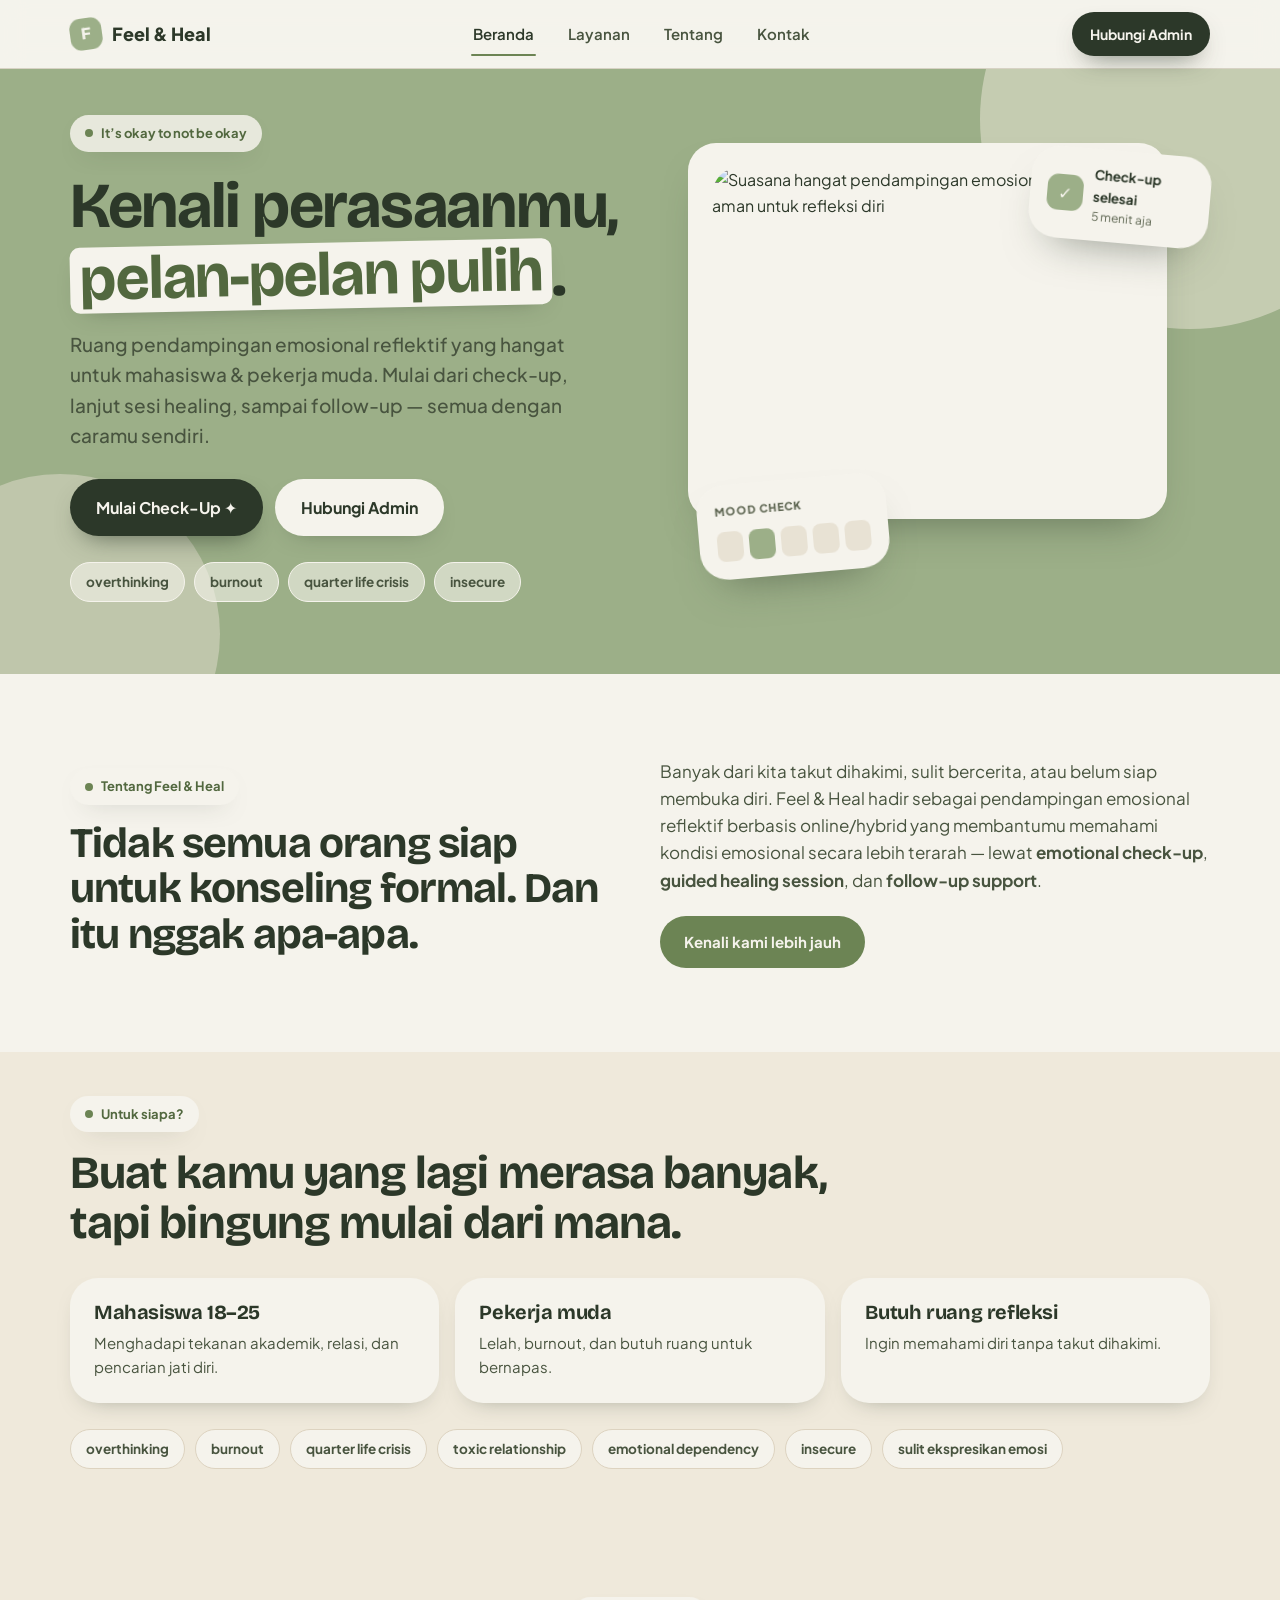
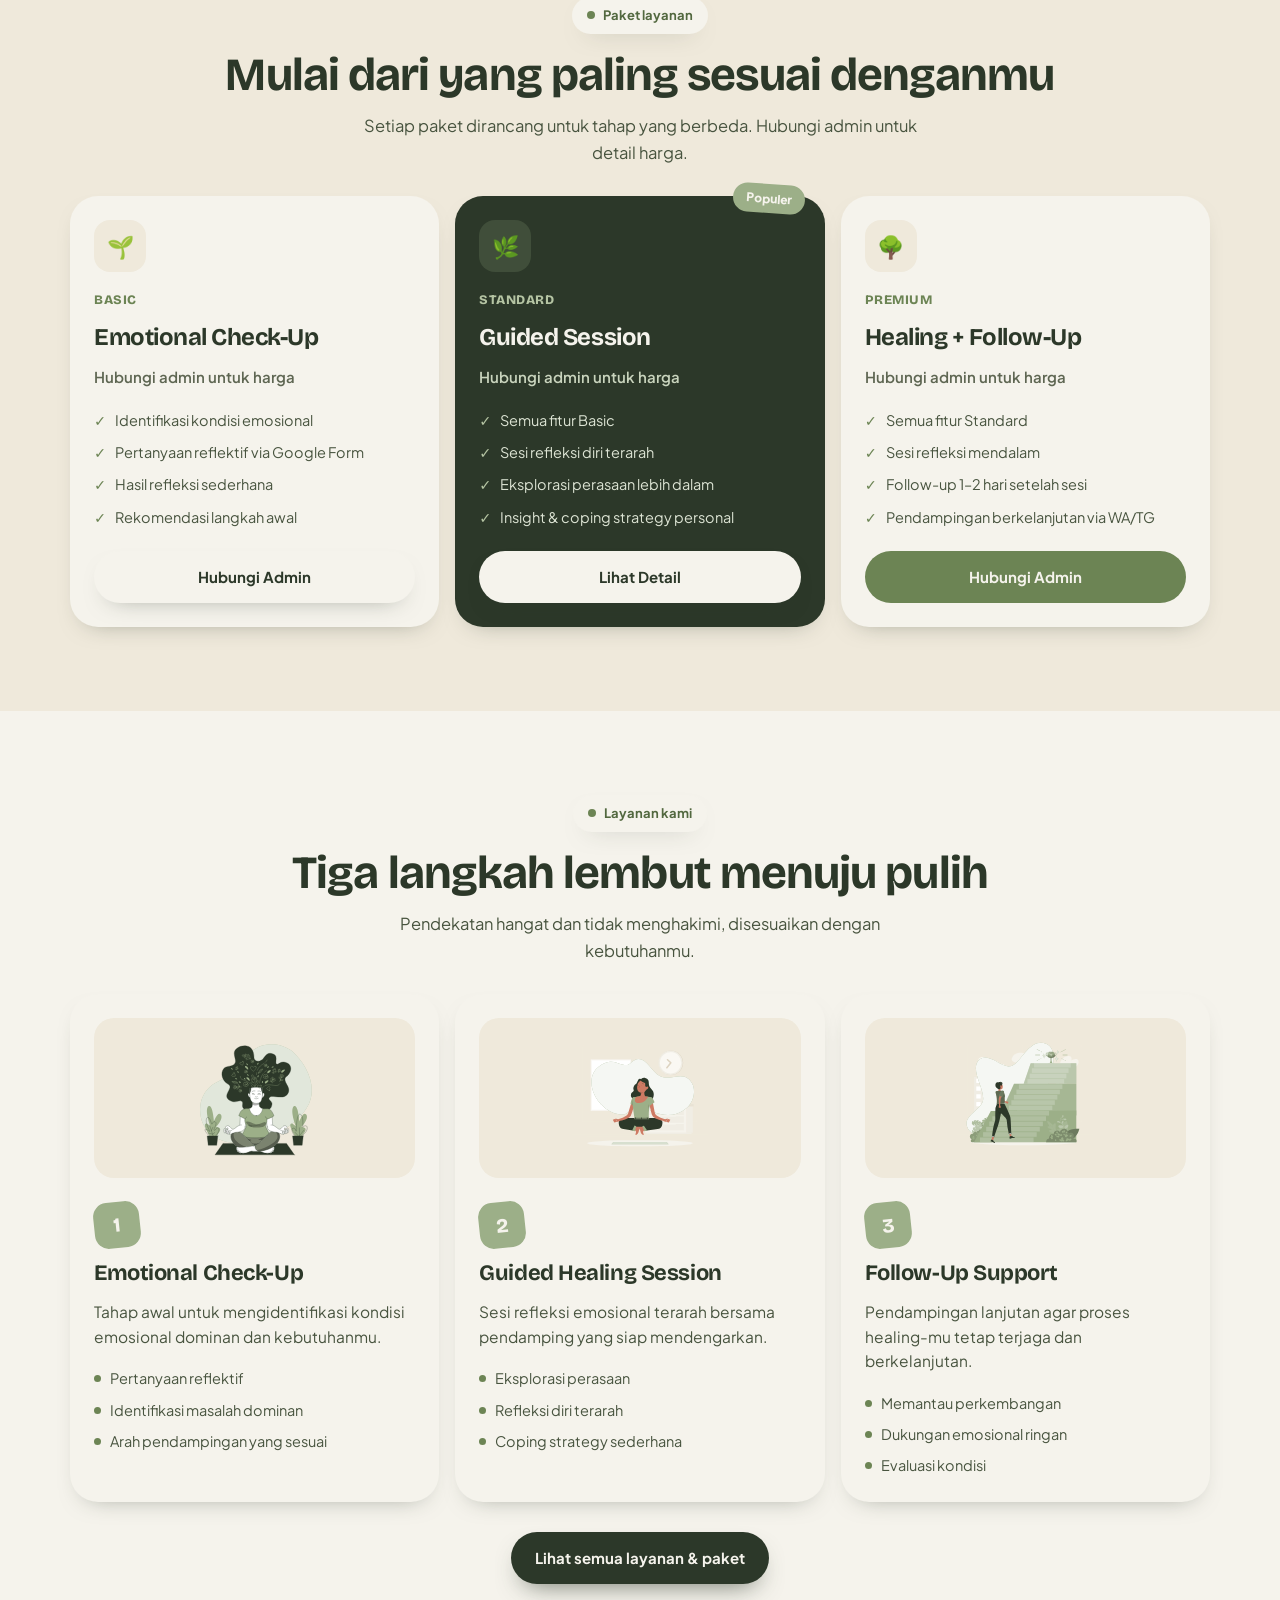
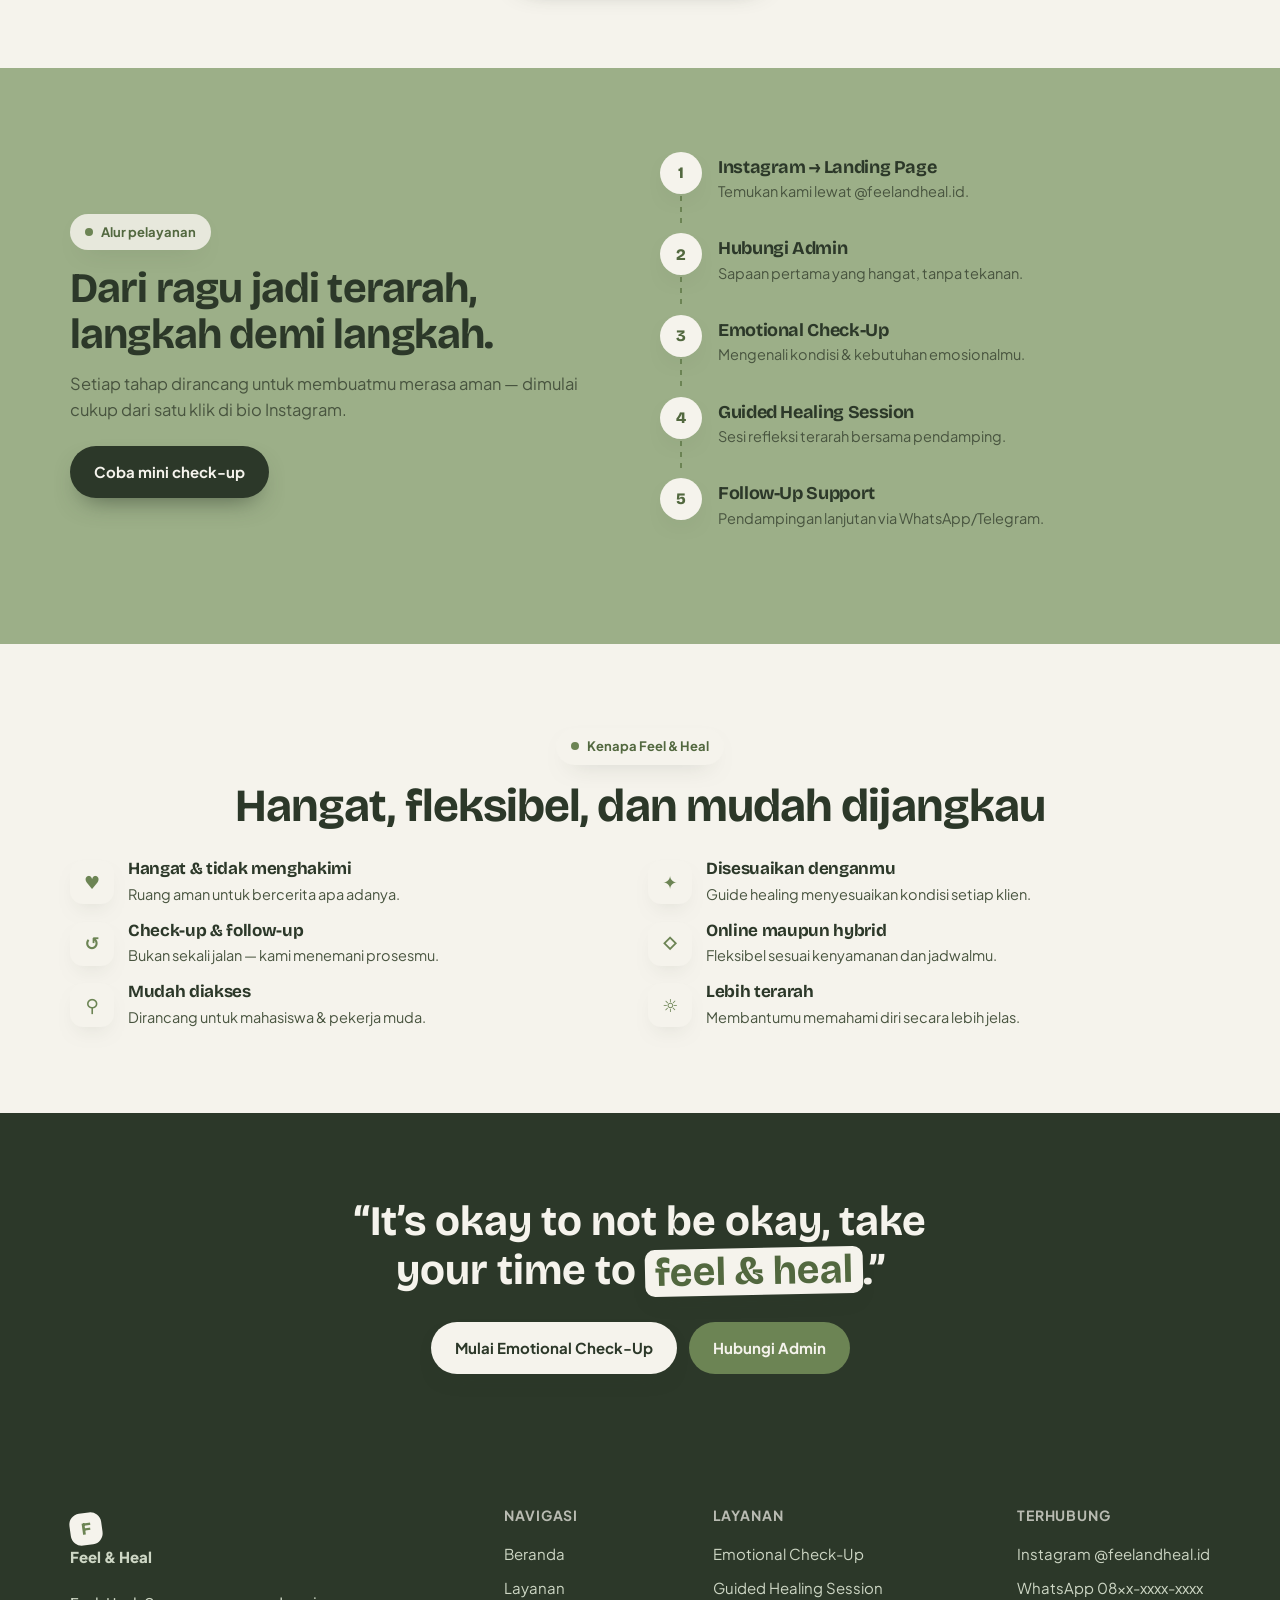
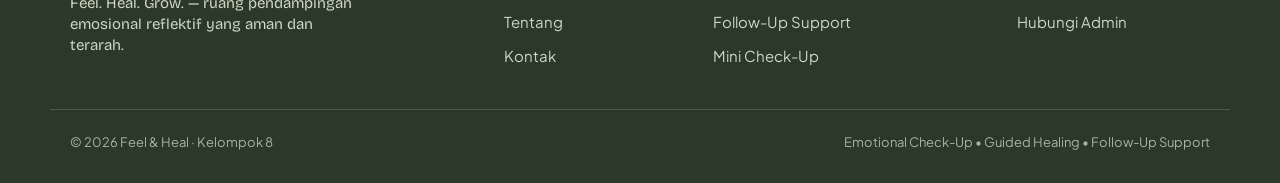
==== index.html @ 52ac4c52 "feat(home): paket layanan first, layanan second Co-Authored-By: Claude Sonnet 4.6 <noreply@anthropic" ====
<!DOCTYPE html>
<html lang="id">
<head>
<meta charset="UTF-8">
<meta name="viewport" content="width=device-width, initial-scale=1.0, viewport-fit=cover">
<title>Feel & Heal — Ruang aman untuk feel & heal</title>
<meta name="description" content="Feel & Heal adalah layanan pendampingan emosional reflektif untuk mahasiswa dan pekerja muda. Emotional check-up, guided healing session, dan follow-up support.">
<meta name="theme-color" content="#9caf88">
<!-- Open Graph -->
<meta property="og:type" content="website">
<meta property="og:title" content="Feel & Heal — Ruang aman untuk feel & heal">
<meta property="og:description" content="Layanan pendampingan emosional reflektif untuk mahasiswa dan pekerja muda Indonesia. It's okay to not be okay.">
<meta property="og:url" content="https://feel-heal.vercel.app/">
<meta property="og:image" content="https://feel-heal.vercel.app/og-image.png">
<meta property="og:locale" content="id_ID">
<!-- Twitter Card -->
<meta name="twitter:card" content="summary_large_image">
<meta name="twitter:title" content="Feel & Heal — Ruang aman untuk feel & heal">
<meta name="twitter:description" content="Layanan pendampingan emosional reflektif untuk mahasiswa dan pekerja muda Indonesia.">
<meta name="twitter:image" content="https://feel-heal.vercel.app/og-image.png">
<link rel="preconnect" href="https://fonts.googleapis.com">
<link rel="preconnect" href="https://fonts.gstatic.com" crossorigin>
<link href="https://fonts.googleapis.com/css2?family=Bricolage+Grotesque:opsz,wght@12..96,600;12..96,700;12..96,800&family=Plus+Jakarta+Sans:wght@400;500;600;700;800&family=Spline+Sans+Mono:wght@400;500&display=swap" rel="stylesheet">
<link rel="stylesheet" href="site.css">
</head>
<body>
<a class="skip-link" href="#main">Langsung ke konten</a>

<!-- NAV -->
<header class="nav">
  <div class="wrap bar">
    <a class="brand" href="index.html"><span class="s">F</span>Feel &amp; Heal</a>
    <nav class="nav-links">
      <a href="index.html" class="active">Beranda</a>
      <a href="layanan.html">Layanan</a>
      <a href="tentang.html">Tentang</a>
      <a href="kontak.html">Kontak</a>
    </nav>
    <div class="nav-right">
      <a class="btn btn-primary" href="kontak.html">Hubungi Admin</a>
      <button class="burger" aria-label="Buka menu" aria-expanded="false" aria-controls="drawer"><i aria-hidden="true"></i><i aria-hidden="true"></i><i aria-hidden="true"></i></button>
    </div>
  </div>
</header>
<div class="drawer" id="drawer" role="navigation" aria-label="Menu navigasi mobile">
  <a href="index.html" class="active">Beranda</a>
  <a href="layanan.html">Layanan</a>
  <a href="tentang.html">Tentang</a>
  <a href="kontak.html">Kontak</a>
  <a class="btn btn-primary" href="kontak.html">Hubungi Admin</a>
  <div class="dcontact">@feelandheal.id · WhatsApp 08xx-xxxx-xxxx</div>
</div>

<!-- HERO -->
<section class="hero on-sage" id="main">
  <span class="blob b1" aria-hidden="true"></span>
  <span class="blob b2" aria-hidden="true"></span>
  <div class="wrap inner">
    <div class="hero-copy">
      <span class="eyebrow pill"><span class="d"></span>It’s okay to not be okay</span>
      <h1>Kenali perasaanmu, <span class="hl">pelan-pelan pulih</span>.</h1>
      <p class="sub">Ruang pendampingan emosional reflektif yang hangat untuk mahasiswa &amp; pekerja muda. Mulai dari check-up, lanjut sesi healing, sampai follow-up — semua dengan caramu sendiri.</p>
      <div class="acts">
        <a class="btn btn-primary" href="layanan.html#checkup">Mulai Check-Up ✦</a>
        <a class="btn btn-cream" href="kontak.html">Hubungi Admin</a>
      </div>
      <div class="marq">
        <span class="sticker">overthinking</span>
        <span class="sticker">burnout</span>
        <span class="sticker">quarter life crisis</span>
        <span class="sticker">insecure</span>
      </div>
    </div>
    <div class="hero-visual" data-reveal="scale" data-reveal-d="2">
      <div class="collage">
        <div class="card c-main"><img src="https://images.pexels.com/photos/8380079/pexels-photo-8380079.jpeg?auto=compress&cs=tinysrgb&w=600&h=400&dpr=2" alt="Suasana hangat pendampingan emosional — ruang aman untuk refleksi diri" loading="eager" style="width:100%;height:100%;object-fit:cover;border-radius:var(--r-lg)"></div>
        <div class="card c-mood">
          <div class="lbl">Mood check</div>
          <div class="row"><i></i><i class="act"></i><i></i><i></i><i></i></div>
        </div>
        <div class="card c-chk">
          <div class="ic">✓</div>
          <div><b>Check-up selesai</b><s>5 menit aja</s></div>
        </div>
      </div>
    </div>
  </div>
</section>

<!-- TENTANG SINGKAT -->
<section class="section">
  <div class="wrap lead-2">
    <div data-reveal="left">
      <span class="eyebrow"><span class="d"></span>Tentang Feel &amp; Heal</span>
      <h2 style="font-size:clamp(28px,7vw,42px);margin-top:16px">Tidak semua orang siap untuk konseling formal. Dan itu nggak apa-apa.</h2>
    </div>
    <div data-reveal="right" data-reveal-d="1">
      <p style="font-size:17px;color:var(--ink-2)">Banyak dari kita takut dihakimi, sulit bercerita, atau belum siap membuka diri. Feel &amp; Heal hadir sebagai pendampingan emosional reflektif berbasis online/hybrid yang membantumu memahami kondisi emosional secara lebih terarah — lewat <strong>emotional check-up</strong>, <strong>guided healing session</strong>, dan <strong>follow-up support</strong>.</p>
      <a class="btn btn-sage" style="margin-top:22px" href="tentang.html">Kenali kami lebih jauh</a>
    </div>
  </div>
</section>

<!-- UNTUK SIAPA -->
<section class="section bg-cream2 tight">
  <div class="wrap">
    <div class="sec-head" data-reveal>
      <span class="eyebrow"><span class="d"></span>Untuk siapa?</span>
      <h2>Buat kamu yang lagi merasa banyak, tapi bingung mulai dari mana.</h2>
    </div>
    <div class="grid grid-3" style="margin-bottom:26px">
      <div class="card" data-reveal>
        <h3 style="font-size:20px">Mahasiswa 18–25</h3>
        <p style="color:var(--ink-2);margin-top:8px;font-size:15px">Menghadapi tekanan akademik, relasi, dan pencarian jati diri.</p>
      </div>
      <div class="card" data-reveal data-reveal-d="1">
        <h3 style="font-size:20px">Pekerja muda</h3>
        <p style="color:var(--ink-2);margin-top:8px;font-size:15px">Lelah, burnout, dan butuh ruang untuk bernapas.</p>
      </div>
      <div class="card" data-reveal data-reveal-d="2">
        <h3 style="font-size:20px">Butuh ruang refleksi</h3>
        <p style="color:var(--ink-2);margin-top:8px;font-size:15px">Ingin memahami diri tanpa takut dihakimi.</p>
      </div>
    </div>
    <div class="who-chips" data-reveal>
      <span class="sticker">overthinking</span>
      <span class="sticker">burnout</span>
      <span class="sticker">quarter life crisis</span>
      <span class="sticker">toxic relationship</span>
      <span class="sticker">emotional dependency</span>
      <span class="sticker">insecure</span>
      <span class="sticker">sulit ekspresikan emosi</span>
    </div>
  </div>
</section>

<!-- PAKET -->
<section class="section bg-cream2">
  <div class="wrap">
    <div class="sec-head center" data-reveal>
      <span class="eyebrow"><span class="d"></span>Paket layanan</span>
      <h2>Mulai dari yang paling sesuai denganmu</h2>
      <p>Setiap paket dirancang untuk tahap yang berbeda. Hubungi admin untuk detail harga.</p>
    </div>
    <div class="grid grid-3">
      <div class="card price" data-reveal>
        <div class="price-icon">🌱</div>
        <span class="tier">Basic</span>
        <h3>Emotional Check-Up</h3>
        <span class="pamt">Hubungi admin untuk harga</span>
        <ul>
          <li>Identifikasi kondisi emosional</li>
          <li>Pertanyaan reflektif via Google Form</li>
          <li>Hasil refleksi sederhana</li>
          <li>Rekomendasi langkah awal</li>
        </ul>
        <a class="btn btn-cream" href="kontak.html">Hubungi Admin</a>
      </div>
      <div class="card price feat" data-reveal data-reveal-d="1">
        <span class="badge">Populer</span>
        <div class="price-icon">🌿</div>
        <span class="tier">Standard</span>
        <h3>Guided Session</h3>
        <span class="pamt">Hubungi admin untuk harga</span>
        <ul>
          <li>Semua fitur Basic</li>
          <li>Sesi refleksi diri terarah</li>
          <li>Eksplorasi perasaan lebih dalam</li>
          <li>Insight & coping strategy personal</li>
        </ul>
        <a class="btn btn-cream" href="layanan.html">Lihat Detail</a>
      </div>
      <div class="card price" data-reveal data-reveal-d="2">
        <div class="price-icon">🌳</div>
        <span class="tier">Premium</span>
        <h3>Healing + Follow-Up</h3>
        <span class="pamt">Hubungi admin untuk harga</span>
        <ul>
          <li>Semua fitur Standard</li>
          <li>Sesi refleksi mendalam</li>
          <li>Follow-up 1–2 hari setelah sesi</li>
          <li>Pendampingan berkelanjutan via WA/TG</li>
        </ul>
        <a class="btn btn-sage" href="kontak.html">Hubungi Admin</a>
      </div>
    </div>
  </div>
</section>

<!-- LAYANAN -->
<section class="section">
  <div class="wrap">
    <div class="sec-head center" data-reveal>
      <span class="eyebrow"><span class="d"></span>Layanan kami</span>
      <h2>Tiga langkah lembut menuju pulih</h2>
      <p>Pendekatan hangat dan tidak menghakimi, disesuaikan dengan kebutuhanmu.</p>
    </div>
    <div class="grid grid-3">
      <div class="card svc" data-reveal>
        <div class="svc-illo">
          <img src="illustrations/svc-checkup.svg" alt="Emotional Check-Up illustration" loading="lazy">
        </div>
        <span class="num">1</span>
        <h3>Emotional Check-Up</h3>
        <p>Tahap awal untuk mengidentifikasi kondisi emosional dominan dan kebutuhanmu.</p>
        <ul><li>Pertanyaan reflektif</li><li>Identifikasi masalah dominan</li><li>Arah pendampingan yang sesuai</li></ul>
      </div>
      <div class="card svc" data-reveal data-reveal-d="1">
        <div class="svc-illo">
          <img src="illustrations/svc-healing.svg" alt="Guided Healing Session illustration" loading="lazy">
        </div>
        <span class="num">2</span>
        <h3>Guided Healing Session</h3>
        <p>Sesi refleksi emosional terarah bersama pendamping yang siap mendengarkan.</p>
        <ul><li>Eksplorasi perasaan</li><li>Refleksi diri terarah</li><li>Coping strategy sederhana</li></ul>
      </div>
      <div class="card svc" data-reveal data-reveal-d="2">
        <div class="svc-illo">
          <img src="illustrations/svc-followup.svg" alt="Follow-Up Support illustration" loading="lazy">
        </div>
        <span class="num">3</span>
        <h3>Follow-Up Support</h3>
        <p>Pendampingan lanjutan agar proses healing-mu tetap terjaga dan berkelanjutan.</p>
        <ul><li>Memantau perkembangan</li><li>Dukungan emosional ringan</li><li>Evaluasi kondisi</li></ul>
      </div>
    </div>
    <div style="text-align:center;margin-top:30px" data-reveal>
      <a class="btn btn-primary" href="layanan.html">Lihat semua layanan &amp; paket</a>
    </div>
  </div>
</section>

<!-- ALUR -->
<section class="section bg-sage on-sage">
  <div class="wrap lead-2">
    <div data-reveal="left">
      <span class="eyebrow"><span class="d"></span>Alur pelayanan</span>
      <h2 style="font-size:clamp(28px,7vw,42px);margin-top:16px">Dari ragu jadi terarah, langkah demi langkah.</h2>
      <p style="color:var(--ink-2);margin-top:14px;font-size:16.5px">Setiap tahap dirancang untuk membuatmu merasa aman — dimulai cukup dari satu klik di bio Instagram.</p>
      <a class="btn btn-primary" style="margin-top:22px" href="layanan.html#checkup">Coba mini check-up</a>
    </div>
    <div class="flow" data-reveal="right" data-reveal-d="1">
      <div class="step"><div class="rail"><div class="dot">1</div><div class="line"></div></div>
        <div class="body"><h4>Instagram → Landing Page</h4><p>Temukan kami lewat @feelandheal.id.</p></div></div>
      <div class="step"><div class="rail"><div class="dot">2</div><div class="line"></div></div>
        <div class="body"><h4>Hubungi Admin</h4><p>Sapaan pertama yang hangat, tanpa tekanan.</p></div></div>
      <div class="step"><div class="rail"><div class="dot">3</div><div class="line"></div></div>
        <div class="body"><h4>Emotional Check-Up</h4><p>Mengenali kondisi &amp; kebutuhan emosionalmu.</p></div></div>
      <div class="step"><div class="rail"><div class="dot">4</div><div class="line"></div></div>
        <div class="body"><h4>Guided Healing Session</h4><p>Sesi refleksi terarah bersama pendamping.</p></div></div>
      <div class="step"><div class="rail"><div class="dot">5</div></div>
        <div class="body"><h4>Follow-Up Support</h4><p>Pendampingan lanjutan via WhatsApp/Telegram.</p></div></div>
    </div>
  </div>
</section>

<!-- KEUNGGULAN -->
<section class="section">
  <div class="wrap">
    <div class="sec-head center" data-reveal>
      <span class="eyebrow"><span class="d"></span>Kenapa Feel &amp; Heal</span>
      <h2>Hangat, fleksibel, dan mudah dijangkau</h2>
    </div>
    <div class="grid grid-2">
      <div class="adv" data-reveal><span class="ic">♥</span><div><h4>Hangat &amp; tidak menghakimi</h4><p>Ruang aman untuk bercerita apa adanya.</p></div></div>
      <div class="adv" data-reveal data-reveal-d="1"><span class="ic">✦</span><div><h4>Disesuaikan denganmu</h4><p>Guide healing menyesuaikan kondisi setiap klien.</p></div></div>
      <div class="adv" data-reveal><span class="ic">↺</span><div><h4>Check-up &amp; follow-up</h4><p>Bukan sekali jalan — kami menemani prosesmu.</p></div></div>
      <div class="adv" data-reveal data-reveal-d="1"><span class="ic">◇</span><div><h4>Online maupun hybrid</h4><p>Fleksibel sesuai kenyamanan dan jadwalmu.</p></div></div>
      <div class="adv" data-reveal><span class="ic">⚲</span><div><h4>Mudah diakses</h4><p>Dirancang untuk mahasiswa &amp; pekerja muda.</p></div></div>
      <div class="adv" data-reveal data-reveal-d="1"><span class="ic">☼</span><div><h4>Lebih terarah</h4><p>Membantumu memahami diri secara lebih jelas.</p></div></div>
    </div>
  </div>
</section>

<!-- CTA FINAL -->
<section class="section bg-ink">
  <div class="wrap cta-final">
    <div data-reveal="zoom">
      <p class="quote">“It’s okay to not be okay, take your time to <span class="hl">feel &amp; heal</span>.”</p>
      <div class="acts">
        <a class="btn btn-cream" href="layanan.html#checkup">Mulai Emotional Check-Up</a>
        <a class="btn btn-sage" href="kontak.html">Hubungi Admin</a>
      </div>
    </div>
  </div>
</section>

<!-- FOOTER -->
<footer class="footer">
  <div class="wrap cols">
    <div class="fbrand fcol">
      <a class="brand" href="index.html"><span class="s">F</span>Feel &amp; Heal</a>
      <p class="quote">Feel. Heal. Grow. — ruang pendampingan emosional reflektif yang aman dan terarah.</p>
    </div>
    <div class="fcol">
      <h4>Navigasi</h4>
      <a href="index.html">Beranda</a>
      <a href="layanan.html">Layanan</a>
      <a href="tentang.html">Tentang</a>
      <a href="kontak.html">Kontak</a>
    </div>
    <div class="fcol">
      <h4>Layanan</h4>
      <a href="layanan.html">Emotional Check-Up</a>
      <a href="layanan.html">Guided Healing Session</a>
      <a href="layanan.html">Follow-Up Support</a>
      <a href="layanan.html#checkup">Mini Check-Up</a>
    </div>
    <div class="fcol">
      <h4>Terhubung</h4>
      <a href="kontak.html">Instagram @feelandheal.id</a>
      <a href="kontak.html">WhatsApp 08xx-xxxx-xxxx</a>
      <a href="kontak.html">Hubungi Admin</a>
    </div>
  </div>
  <div class="wrap copy">
    <span>© 2026 Feel &amp; Heal · Kelompok 8</span>
    <span>Emotional Check-Up • Guided Healing • Follow-Up Support</span>
  </div>
</footer>

<script src="site.js"></script>
</body>
</html>
---- site.css ----
/* ====================================================================
   FEEL & HEAL — site stylesheet
   Playful / Gen-Z · sage green · mobile-first
   ==================================================================== */
:root{
  --cream:#f5f3ec;
  --cream-2:#efe9db;
  --beige:#e8e2d4;
  --beige-deep:#ddd3c0;
  --sage:#9caf88;
  --sage-soft:#b5c4a3;
  --sage-2:#88a072;
  --sage-deep:#6c8454;
  --sage-deeper:#52683f;
  --ink:#2c3829;
  --ink-2:#48543f;
  --muted:#5e6652;
  --line:#d7d2c4;
  --shadow:0 22px 44px -24px rgba(44,56,41,.55);
  --shadow-sm:0 10px 24px -16px rgba(44,56,41,.5);
  --r-lg:28px;
  --r-md:20px;
  --r-sm:14px;
  --maxw:1180px;
}
*{box-sizing:border-box;}
html{scroll-behavior:smooth;scroll-padding-top:84px;-webkit-text-size-adjust:100%;}
body{
  margin:0;background:var(--cream);color:var(--ink);
  font-family:"Plus Jakarta Sans",system-ui,sans-serif;
  font-size:16px;line-height:1.6;-webkit-font-smoothing:antialiased;
  overflow-x:hidden;
}
h1,h2,h3,h4{font-family:"Bricolage Grotesque","Plus Jakarta Sans",sans-serif;
  font-weight:700;letter-spacing:-.02em;line-height:1.08;margin:0;color:var(--ink);}
p{margin:0;}
a{color:inherit;text-decoration:none;}
img{max-width:100%;display:block;}
.wrap{width:100%;max-width:var(--maxw);margin:0 auto;padding:0 20px;}

/* ---------- generic image placeholder ---------- */
.ph{position:relative;background-color:var(--beige);
  background-image:repeating-linear-gradient(45deg,rgba(108,132,84,.12) 0 1px,transparent 1px 12px);
  display:flex;align-items:center;justify-content:center;overflow:hidden;border-radius:var(--r-md);}
.ph span{font-family:"Spline Sans Mono",monospace;font-size:11px;letter-spacing:.12em;
  text-transform:uppercase;color:var(--sage-deep);opacity:.75;border:1px dashed rgba(108,132,84,.45);
  padding:5px 11px;border-radius:999px;background:rgba(245,243,236,.6);text-align:center;}

/* ---------- buttons ---------- */
.btn{display:inline-flex;align-items:center;justify-content:center;gap:8px;
  font-weight:700;font-size:15px;border-radius:999px;padding:14px 24px;cursor:pointer;
  border:none;transition:transform .15s ease, box-shadow .2s ease, background .2s ease;
  white-space:nowrap;font-family:inherit;-webkit-tap-highlight-color:transparent;}
.btn-primary{background:var(--ink);color:var(--cream);box-shadow:0 12px 26px -12px rgba(44,56,41,.7);}
.btn-primary:hover{transform:translateY(-2px);box-shadow:0 18px 30px -14px rgba(44,56,41,.8);}
.btn-cream{background:var(--cream);color:var(--ink);box-shadow:var(--shadow-sm);}
.btn-cream:hover{transform:translateY(-2px);}
.btn-sage{background:var(--sage-deep);color:var(--cream);}
.btn-sage:hover{transform:translateY(-2px);background:var(--sage-deeper);}
.btn-ghost{background:transparent;color:var(--ink);}
.btn-ghost:hover{background:rgba(44,56,41,.06);}

/* ---------- bits ---------- */
.eyebrow{display:inline-flex;align-items:center;gap:8px;background:var(--cream);
  color:var(--sage-deeper);font-weight:700;font-size:13px;padding:8px 15px;border-radius:999px;
  box-shadow:var(--shadow-sm);}
.eyebrow .d{width:8px;height:8px;border-radius:50%;background:var(--sage-deep);flex:none;}
.on-sage .eyebrow{background:rgba(245,243,236,.85);}
.hl{background:var(--cream);border-radius:10px;padding:0 10px;color:var(--sage-deeper);
  display:inline-block;transform:rotate(-1.2deg);box-shadow:var(--shadow-sm);}
.on-sage .hl{background:var(--cream);}
.sticker{display:inline-flex;align-items:center;font-size:13.5px;font-weight:700;
  padding:8px 15px;border-radius:999px;background:var(--cream);border:1.5px solid var(--beige-deep);
  color:var(--ink-2);}
.on-sage .sticker{background:rgba(245,243,236,.6);border-color:var(--cream);}

/* ====================================================================
   NAV
   ==================================================================== */
.nav{position:sticky;top:0;z-index:60;background:rgba(245,243,236,.82);
  backdrop-filter:blur(12px);border-bottom:1px solid var(--line);}
.nav .bar{display:flex;align-items:center;justify-content:space-between;height:68px;transition:height .3s ease;}
.brand{display:flex;align-items:center;gap:10px;font-weight:800;font-size:18px;white-space:nowrap;}
.brand .s{width:32px;height:32px;border-radius:11px;background:var(--sage);flex:none;
  display:grid;place-items:center;color:var(--cream);font-family:"Bricolage Grotesque",serif;
  font-weight:800;font-size:17px;transform:rotate(-8deg);}
.nav-links{display:none;}
.nav-right{display:flex;align-items:center;gap:12px;}
.nav-right .btn{padding:11px 18px;font-size:14px;display:none;}
.burger{width:44px;height:44px;border-radius:12px;border:1px solid var(--line);background:var(--cream);
  display:grid;place-items:center;cursor:pointer;gap:4px;flex-direction:column;}
.burger i{width:18px;height:2px;background:var(--ink);border-radius:2px;transition:.2s;}
.burger.open i:nth-child(1){transform:translateY(6px) rotate(45deg);}
.burger.open i:nth-child(2){opacity:0;}
.burger.open i:nth-child(3){transform:translateY(-6px) rotate(-45deg);}
/* mobile drawer */
.drawer{position:fixed;inset:68px 0 0;z-index:55;background:var(--cream);
  transform:translateX(100%);transition:transform .3s ease;display:flex;flex-direction:column;
  padding:24px 22px 40px;padding-bottom:calc(40px + env(safe-area-inset-bottom,0px));gap:4px;}
.drawer.open{transform:translateX(0);}
.drawer a{font-family:"Bricolage Grotesque",sans-serif;font-size:30px;font-weight:700;
  padding:14px 0;border-bottom:1px solid var(--line);}
.drawer a.active{color:var(--sage-deep);}
.drawer .btn{margin-top:24px;font-size:16px;padding:16px;}
.drawer .dcontact{margin-top:auto;font-size:14px;color:var(--muted);}

/* ====================================================================
   SECTION SCAFFOLD
   ==================================================================== */
.section{padding:64px 0;position:relative;}
.section.tight{padding:44px 0;}
.bg-sage{background:var(--sage);}
.bg-cream2{background:var(--cream-2);}
.bg-ink{background:var(--ink);color:var(--cream);}
.bg-ink h1,.bg-ink h2,.bg-ink h3{color:var(--cream);}
.sec-head{margin-bottom:30px;}
.sec-head .eyebrow{margin-bottom:16px;}
.sec-head h2{font-size:clamp(30px,7vw,46px);text-wrap:balance;}
.sec-head p{margin-top:14px;color:var(--ink-2);font-size:16.5px;max-width:560px;}
.bg-sage .sec-head p{color:var(--ink-2);}

/* ====================================================================
   HERO
   ==================================================================== */
.hero{background:var(--sage);position:relative;overflow:hidden;padding:30px 0 56px;}
.hero .blob{position:absolute;border-radius:50%;opacity:.5;pointer-events:none;}
.hero .b1{width:300px;height:300px;background:var(--cream-2);top:-120px;right:-90px;
  animation:floatA 12s ease-in-out infinite;}
.hero .b2{width:220px;height:220px;background:var(--beige);bottom:-80px;left:-70px;opacity:.45;
  animation:floatB 14s ease-in-out infinite;}
@keyframes floatA{
  0%{transform:translate(0,0) scale(1);}
  25%{transform:translate(30px,20px) scale(1.05);}
  50%{transform:translate(-15px,40px) scale(.97);}
  75%{transform:translate(20px,-10px) scale(1.03);}
  100%{transform:translate(0,0) scale(1);}
}
@keyframes floatB{
  0%{transform:translate(0,0) scale(1);}
  20%{transform:translate(-25px,-15px) scale(1.06);}
  40%{transform:translate(20px,-30px) scale(.95);}
  60%{transform:translate(-10px,25px) scale(1.04);}
  80%{transform:translate(30px,10px) scale(.98);}
  100%{transform:translate(0,0) scale(1);}
}
.hero .inner{position:relative;z-index:2;}
.hero .pill{margin-bottom:20px;}
.hero h1{font-size:clamp(38px,11vw,68px);line-height:1.07;}
.hero h1 .hl{font-size:.96em;}
.hero .sub{font-size:clamp(16px,4.4vw,19px);font-weight:500;color:var(--ink-2);
  max-width:520px;margin:20px 0 28px;}
.hero .acts{display:flex;flex-wrap:wrap;gap:12px;margin-bottom:26px;}
.hero .acts .btn{padding:16px 26px;font-size:16px;}
.hero .marq{display:flex;flex-wrap:wrap;gap:9px;}

/* hero entrance animations */
.hero .hero-copy .pill{animation:heroIn .7s cubic-bezier(.22,1,.36,1) .1s both;}
.hero .hero-copy h1{animation:heroIn .7s cubic-bezier(.22,1,.36,1) .2s both;}
.hero .hero-copy .sub{animation:heroIn .7s cubic-bezier(.22,1,.36,1) .35s both;}
.hero .hero-copy .acts{animation:heroIn .7s cubic-bezier(.22,1,.36,1) .5s both;}
.hero .hero-copy .marq{animation:heroIn .6s cubic-bezier(.22,1,.36,1) .65s both;}
@keyframes heroIn{
  from{opacity:0;transform:translateY(24px);}
  to{opacity:1;transform:translateY(0);}
}

/* hero collage card entrances */
.hero .collage .c-main{animation:cardPop .6s cubic-bezier(.22,1,.36,1) .4s both;}
.hero .collage .c-mood{animation:cardPop .5s cubic-bezier(.22,1,.36,1) .7s both;}
.hero .collage .c-chk{animation:cardPop .5s cubic-bezier(.22,1,.36,1) .9s both;}
@keyframes cardPop{
  from{opacity:0;transform:scale(.8) rotate(0deg);}
  to{opacity:1;transform:scale(1);}
}
.hero .collage .c-mood{animation-name:cardPopTilt;}
@keyframes cardPopTilt{
  from{opacity:0;transform:scale(.8) rotate(0deg);}
  to{opacity:1;transform:rotate(-5deg);}
}
.hero .collage .c-chk{animation-name:cardPopTiltR;}
@keyframes cardPopTiltR{
  from{opacity:0;transform:scale(.8) rotate(0deg);}
  to{opacity:1;transform:rotate(5deg);}
}
/* hero collage */
.hero .collage{position:relative;margin-top:42px;height:340px;}
.hero .collage .card{position:absolute;border-radius:var(--r-lg);background:var(--cream);
  box-shadow:var(--shadow);}
.hero .collage .c-main{inset:0 38px 44px 0;overflow:hidden;}
.hero .collage .c-main .ph{position:absolute;inset:0;border-radius:var(--r-lg);}
.hero .collage .c-mood{width:172px;padding:16px;left:6px;bottom:0;transform:rotate(-5deg);}
.hero .collage .c-mood .lbl{font-size:11px;font-weight:800;color:var(--muted);
  text-transform:uppercase;letter-spacing:.09em;}
.hero .collage .c-mood .row{display:flex;gap:6px;margin-top:11px;}
.hero .collage .c-mood .row i{flex:1;height:30px;border-radius:8px;background:var(--beige);}
.hero .collage .c-mood .row i.act{background:var(--sage);}
.hero .collage .c-chk{top:8px;right:0;padding:13px 15px;width:166px;transform:rotate(5deg);
  display:flex;align-items:center;gap:10px;}
.hero .collage .c-chk .ic{width:36px;height:36px;border-radius:11px;background:var(--sage);flex:none;
  display:grid;place-items:center;color:var(--cream);font-weight:800;font-size:17px;}
.hero .collage .c-chk b{display:block;font-size:13.5px;}
.hero .collage .c-chk s{display:block;font-size:12px;color:var(--muted);text-decoration:none;}

/* ====================================================================
   CARDS / GRIDS
   ==================================================================== */
.grid{display:grid;gap:16px;}
.card{background:var(--cream);border-radius:var(--r-lg);padding:24px;box-shadow:var(--shadow-sm);}
.bg-sage .card,.bg-cream2 .card{background:var(--cream);}
.bg-ink .card{background:#36432f;}

/* service card */
.svc{display:flex;flex-direction:column;gap:14px;transition:transform .2s ease, box-shadow .2s ease;}
.svc:hover{transform:translateY(-4px);box-shadow:var(--shadow);}
.svc .num{width:46px;height:46px;border-radius:14px;background:var(--sage);color:var(--cream);
  display:grid;place-items:center;font-family:"Bricolage Grotesque",serif;font-weight:800;font-size:20px;
  transform:rotate(-6deg);}
.svc h3{font-size:22px;}
.svc p{color:var(--ink-2);font-size:15.5px;}
.svc ul{margin:4px 0 0;padding:0;list-style:none;display:flex;flex-direction:column;gap:8px;}
.svc li{display:flex;gap:9px;font-size:14.5px;color:var(--ink-2);}
.svc li::before{content:"";width:7px;height:7px;border-radius:50%;background:var(--sage-deep);
  margin-top:8px;flex:none;}

/* audience chips */
.who-chips{display:flex;flex-wrap:wrap;gap:10px;}

/* flow steps */
.flow{display:flex;flex-direction:column;gap:0;}
.flow .step{display:flex;gap:16px;align-items:flex-start;padding:0 0 4px;}
.flow .rail{display:flex;flex-direction:column;align-items:center;flex:none;}
.flow .dot{width:42px;height:42px;border-radius:50%;background:var(--cream);color:var(--sage-deeper);
  display:grid;place-items:center;font-weight:800;font-family:"Bricolage Grotesque",serif;
  box-shadow:var(--shadow-sm);z-index:2;font-size:16px;}
.flow .line{width:2px;flex:1;min-height:30px;background:repeating-linear-gradient(
  var(--sage-deep) 0 5px,transparent 5px 11px);margin:2px 0;}
.flow .step:last-child .line{display:none;}
.flow .body{padding-bottom:26px;padding-top:6px;}
.flow .body h4{font-size:18px;}
.flow .body p{font-size:14.5px;color:var(--ink-2);margin-top:3px;}
.bg-sage .flow .body p{color:var(--ink-2);}

/* advantages */
.adv{display:flex;gap:14px;align-items:flex-start;}
.adv .ic{width:44px;height:44px;border-radius:13px;background:var(--cream);flex:none;
  display:grid;place-items:center;color:var(--sage-deep);font-weight:800;font-size:18px;
  box-shadow:var(--shadow-sm);}
.adv h4{font-size:17px;}
.adv p{font-size:14.5px;color:var(--ink-2);margin-top:4px;}
.bg-sage .adv p{color:var(--ink-2);}

/* pricing */
.price{display:flex;flex-direction:column;gap:14px;position:relative;}
.price.feat{background:var(--ink);color:var(--cream);}
.price.feat h3,.price.feat .pamt{color:var(--cream);}
.price .tier{font-family:"Bricolage Grotesque",serif;font-weight:800;font-size:13px;
  letter-spacing:.04em;text-transform:uppercase;color:var(--sage-deep);}
.price.feat .tier{color:var(--sage-soft);}
.price h3{font-size:24px;}
.price .pamt{font-size:15px;color:var(--muted);font-weight:600;}
.price.feat .pamt{color:#c9d4bd;}
.price ul{margin:6px 0 8px;padding:0;list-style:none;display:flex;flex-direction:column;gap:9px;}
.price li{display:flex;gap:9px;font-size:14.5px;color:var(--ink-2);}
.price.feat li{color:#dde4d4;}
.price li::before{content:"✓";color:var(--sage-deep);font-weight:800;flex:none;}
.price.feat li::before{color:var(--sage-soft);}
.price .badge{position:absolute;top:-12px;right:20px;background:var(--sage);color:var(--cream);
  font-size:12px;font-weight:800;padding:5px 13px;border-radius:999px;transform:rotate(4deg);
  box-shadow:var(--shadow-sm);}
.price .btn{margin-top:auto;}

/* numbered steps (langkah) */
.steps{display:grid;gap:14px;counter-reset:s;}
.stepc{background:var(--cream);border-radius:var(--r-md);padding:20px;display:flex;gap:15px;
  align-items:center;box-shadow:var(--shadow-sm);}
.stepc .n{counter-increment:s;flex:none;width:40px;height:40px;border-radius:50%;
  background:var(--sage);color:var(--cream);display:grid;place-items:center;font-weight:800;
  font-family:"Bricolage Grotesque",serif;font-size:18px;}
.stepc .n::before{content:counter(s);}
.stepc p{font-size:15px;font-weight:600;}

/* ====================================================================
   QUOTE / CTA BLOCK
   ==================================================================== */
.cta-final{text-align:center;}
.cta-final .quote{font-family:"Bricolage Grotesque",serif;font-weight:700;
  font-size:clamp(26px,6.5vw,42px);line-height:1.18;text-wrap:balance;max-width:760px;
  margin:0 auto 26px;}
.cta-final .quote .hl{font-size:.95em;}
.cta-final .acts{display:flex;flex-wrap:wrap;gap:12px;justify-content:center;}

/* ====================================================================
   CHECK-UP FORM (interactive)
   ==================================================================== */
.checkup{background:var(--cream);border-radius:var(--r-lg);box-shadow:var(--shadow);
  padding:26px 22px;max-width:560px;margin:0 auto;position:relative;overflow:hidden;}
.checkup .ck-top{display:flex;align-items:center;justify-content:space-between;margin-bottom:6px;}
.checkup .ck-step{font-family:"Spline Sans Mono",monospace;font-size:12px;color:var(--muted);
  letter-spacing:.05em;}
.checkup .ck-bar{height:7px;border-radius:999px;background:var(--beige);overflow:hidden;margin:12px 0 22px;}
.checkup .ck-bar i{display:block;height:100%;border-radius:999px;background:var(--sage);
  transition:width .35s ease;width:20%;}
.checkup .q{font-family:"Bricolage Grotesque",serif;font-size:23px;font-weight:700;
  margin-bottom:18px;text-wrap:balance;}
.checkup .opts{display:flex;flex-direction:column;gap:10px;}
.opt{display:flex;align-items:center;gap:12px;padding:15px 16px;border-radius:var(--r-sm);
  background:var(--cream-2);border:2px solid transparent;cursor:pointer;font-weight:600;font-size:15px;
  transition:.15s;text-align:left;width:100%;font-family:inherit;color:var(--ink);
  -webkit-tap-highlight-color:transparent;}
.opt:hover{border-color:var(--sage-soft);}
.opt.sel{border-color:var(--sage-deep);background:#fff;}
.opt .emo{width:34px;height:34px;border-radius:10px;background:var(--sage);flex:none;
  display:grid;place-items:center;color:var(--cream);font-weight:800;font-size:15px;}
.checkup .ck-nav{display:flex;gap:10px;margin-top:22px;}
.checkup .ck-nav .btn{flex:1;}
.checkup .ck-back{flex:0 0 auto !important;width:52px;background:var(--cream-2);color:var(--ink);}
/* result */
.ck-result{text-align:center;padding:8px 4px;}
.ck-result .badge{display:inline-flex;align-items:center;gap:8px;background:var(--sage);
  color:var(--cream);font-weight:700;padding:9px 18px;border-radius:999px;margin-bottom:18px;}
.ck-result h3{font-size:26px;margin-bottom:10px;}
.ck-result p{color:var(--ink-2);font-size:15.5px;margin-bottom:8px;}
.ck-result .recos{display:flex;flex-direction:column;gap:10px;margin:20px 0;text-align:left;}
.ck-result .reco{background:var(--cream-2);border-radius:var(--r-sm);padding:14px 16px;
  display:flex;gap:11px;align-items:center;font-size:14.5px;font-weight:600;}
.ck-result .reco .ic{width:32px;height:32px;border-radius:9px;background:var(--sage);flex:none;
  display:grid;place-items:center;color:var(--cream);font-weight:800;}
.ck-result .acts{display:flex;flex-wrap:wrap;gap:10px;justify-content:center;}

/* ---- AI: loading + result extras ---- */
.ck-result .badge.ai{background:linear-gradient(100deg,var(--sage-deep),var(--sage-deeper));}
.spark{display:inline-block;animation:spark 2.2s ease-in-out infinite;}
@keyframes spark{0%,100%{transform:scale(1) rotate(0);opacity:1;}50%{transform:scale(1.25) rotate(20deg);opacity:.7;}}
.ck-insights{list-style:none;padding:0;margin:4px 0 18px;display:flex;flex-direction:column;gap:8px;text-align:left;}
.ck-insights li{position:relative;padding:11px 14px 11px 34px;background:var(--cream-2);border-radius:12px;
  font-size:14px;font-weight:600;color:var(--ink-2);}
.ck-insights li::before{content:"✦";position:absolute;left:13px;top:11px;color:var(--sage-deep);}
.ck-affirm{font-family:"Bricolage Grotesque",sans-serif;font-weight:700;font-size:18px;
  color:var(--sage-deeper);background:var(--cream-2);border-radius:14px;padding:16px 18px;
  margin:6px 0 14px;text-wrap:balance;}
.ck-loading{text-align:center;padding:14px 6px 6px;}
.ck-loading .ai-badge{display:inline-flex;align-items:center;gap:7px;font-weight:800;font-size:13px;
  color:var(--sage-deeper);background:var(--cream-2);padding:8px 15px;border-radius:999px;margin-bottom:22px;}
.ck-loading h3{font-size:23px;margin-bottom:8px;}
.ck-loading p{color:var(--ink-2);font-size:14.5px;max-width:360px;margin:0 auto 22px;}
.ai-orb{width:84px;height:84px;border-radius:50%;margin:0 auto 22px;
  background:radial-gradient(circle at 35% 30%,var(--sage-soft),var(--sage-deep));
  box-shadow:0 0 0 0 rgba(108,132,84,.45);animation:orb 1.8s ease-in-out infinite;}
@keyframes orb{0%{transform:scale(.92);box-shadow:0 0 0 0 rgba(108,132,84,.4);}
  70%{transform:scale(1.05);box-shadow:0 0 0 22px rgba(108,132,84,0);}
  100%{transform:scale(.92);box-shadow:0 0 0 0 rgba(108,132,84,0);}}
.dots i{animation:dots 1.4s infinite;opacity:0;}
.dots i:nth-child(2){animation-delay:.2s;}
.dots i:nth-child(3){animation-delay:.4s;}
@keyframes dots{0%,60%,100%{opacity:0;}30%{opacity:1;}}
.shimmer{height:13px;border-radius:7px;margin:0 auto 11px;max-width:420px;
  background:linear-gradient(90deg,var(--cream-2) 25%,var(--beige) 37%,var(--cream-2) 63%);
  background-size:400% 100%;animation:shimmer 1.4s ease infinite;}
.shimmer.w85{max-width:355px;}.shimmer.w60{max-width:250px;}
@keyframes shimmer{0%{background-position:100% 0;}100%{background-position:-100% 0;}}

/* ====================================================================
   CONTACT
   ==================================================================== */
.contact-grid{display:grid;gap:14px;}
.contact-card{display:flex;gap:15px;align-items:center;}
.contact-card .ic{width:50px;height:50px;border-radius:15px;background:var(--sage);flex:none;
  display:grid;place-items:center;color:var(--cream);font-weight:800;font-size:18px;}
.contact-card .lbl{font-size:12px;text-transform:uppercase;letter-spacing:.08em;color:var(--muted);
  font-weight:700;}
.contact-card .val{font-size:18px;font-weight:700;font-family:"Bricolage Grotesque",sans-serif;}

/* ====================================================================
   FOOTER
   ==================================================================== */
.footer{background:var(--ink);color:var(--cream);padding:50px 0 30px;}
.footer .brand{color:var(--cream);}
.footer .brand .s{background:var(--cream);color:var(--sage-deep);}
.footer .cols{display:flex;flex-direction:column;gap:32px;}
.footer .fcol h4{color:var(--cream);font-size:14px;text-transform:uppercase;letter-spacing:.06em;
  margin-bottom:14px;opacity:.7;font-family:"Plus Jakarta Sans",sans-serif;font-weight:700;}
.footer .fcol a,.footer .fcol p{display:block;color:#cdd6c4;font-size:15px;padding:5px 0;}
.footer .fcol a:hover{color:var(--cream);}
.footer .quote{font-family:"Bricolage Grotesque",serif;font-style:normal;font-size:18px;
  line-height:1.4;color:#dfe6d7;max-width:300px;margin-top:14px;}
.footer .copy{margin-top:36px;padding-top:22px;border-top:1px solid rgba(245,243,236,.16);
  font-size:13px;color:#a8b29d;display:flex;flex-wrap:wrap;gap:10px;justify-content:space-between;
  padding-bottom:env(safe-area-inset-bottom,0px);}

/* ====================================================================
   ACCESSIBILITY
   ==================================================================== */
/* focus-visible for keyboard navigation */
:focus-visible{outline:3px solid var(--sage-deep);outline-offset:3px;border-radius:6px;}
.btn:focus-visible{outline-offset:4px;}
.opt:focus-visible{border-color:var(--sage-deep);outline:3px solid var(--sage-deep);outline-offset:2px;}
.nav-links a:focus-visible{outline-offset:6px;}
.contact-card:focus-visible{outline-offset:4px;}
/* skip to content */
.skip-link{position:absolute;top:-100%;left:16px;z-index:999;background:var(--ink);color:var(--cream);
  padding:12px 20px;border-radius:0 0 var(--r-sm) var(--r-sm);font-weight:700;font-size:14px;
  transition:top .2s ease;}
.skip-link:focus{top:0;}

/* ====================================================================
   SCROLL REVEAL
   ==================================================================== */
[data-reveal]{opacity:0;transform:translateY(28px);transition:opacity .7s cubic-bezier(.22,1,.36,1), transform .7s cubic-bezier(.22,1,.36,1);}
[data-reveal].in{opacity:1;transform:translateY(0) translateX(0) scale(1);}
[data-reveal-d="1"]{transition-delay:.12s;}
[data-reveal-d="2"]{transition-delay:.24s;}
[data-reveal-d="3"]{transition-delay:.36s;}

/* directional variants */
[data-reveal="left"]{opacity:0;transform:translateX(-40px);}
[data-reveal="right"]{opacity:0;transform:translateX(40px);}
[data-reveal="scale"]{opacity:0;transform:scale(.88);}
[data-reveal="zoom"]{opacity:0;transform:scale(.7) translateY(20px);}
[data-reveal="left"].in,
[data-reveal="right"].in,
[data-reveal="scale"].in,
[data-reveal="zoom"].in{opacity:1;transform:translateY(0) translateX(0) scale(1);}

/* sticker / chip stagger */
.who-chips [data-reveal]{transition-delay:calc(var(--i,0) * .06s);}

/* nav shrink on scroll */
.nav.scrolled{box-shadow:0 4px 20px -8px rgba(44,56,41,.15);}
.nav.scrolled .bar{height:56px;}
/* Reduced motion: only disable non-essential looping animations */
@media (prefers-reduced-motion:reduce){
  html{scroll-behavior:auto;}
  .ai-orb{animation:none;}
  .shimmer{animation:none;}
  .dots i{animation:none;opacity:1;}
}

/* ====================================================================
   SERVICE ILLUSTRATION BANNER
   ==================================================================== */
.svc-illo{height:160px;border-radius:var(--r-md);margin-bottom:10px;
  background:var(--cream-2);overflow:hidden;
  display:flex;align-items:center;justify-content:center;padding:12px;}
.svc-illo img{max-height:100%;width:auto;object-fit:contain;}

/* ====================================================================
   PRICE CARD ICON
   ==================================================================== */
.price-icon{width:52px;height:52px;border-radius:16px;display:grid;place-items:center;
  font-size:22px;line-height:1;margin-bottom:4px;}
.price.feat .price-icon{background:rgba(156,175,136,.18);}
.price:not(.feat) .price-icon{background:var(--cream-2);}

/* ====================================================================
   CHECK-UP KARIKATUR / INTRO
   ==================================================================== */
.ckintro{max-width:560px;margin:0 auto 28px;}
.ckintro > p{font-size:14px;color:var(--muted);margin-bottom:16px;font-weight:600;
  display:flex;align-items:center;gap:7px;}
.ckintro > p::before{content:"";width:6px;height:6px;border-radius:50%;
  background:var(--sage-deep);flex:none;}
.ckintro-grid{display:grid;grid-template-columns:1fr 1fr;gap:10px;margin-bottom:14px;}
.cktopic{background:var(--cream);border-radius:var(--r-md);overflow:hidden;
  box-shadow:var(--shadow-sm);display:flex;flex-direction:column;}
.cktopic .cktopic-img{width:100%;height:110px;object-fit:contain;
  background:var(--cream-2);padding:10px;}
.cktopic .cktopic-body{padding:12px 13px 14px;display:flex;align-items:flex-start;gap:9px;}
.cktopic .ti{width:30px;height:30px;border-radius:9px;background:var(--sage);flex:none;
  display:grid;place-items:center;font-size:14px;line-height:1;}
.cktopic h4{font-size:13px;font-weight:700;margin-bottom:2px;line-height:1.2;}
.cktopic p{font-size:11.5px;color:var(--muted);line-height:1.35;}
.ckflow{display:flex;align-items:center;justify-content:center;gap:6px;flex-wrap:wrap;}
.ckflow .fs{background:var(--cream);border-radius:999px;padding:7px 14px;
  font-size:12.5px;font-weight:700;color:var(--sage-deeper);box-shadow:var(--shadow-sm);
  white-space:nowrap;}
.ckflow .fa{color:var(--sage-deep);font-weight:800;font-size:15px;}
.storyset-credit{font-size:11.5px;color:var(--muted);text-align:center;
  margin-top:8px;opacity:.7;}
.storyset-credit a{color:var(--sage-deep);text-decoration:underline;}

/* ====================================================================
   RESPONSIVE — tablet & up
   ==================================================================== */
@media (max-width:379px){
  .hero .collage{height:280px;transform:scale(.88);transform-origin:top left;}
  .hero .collage .c-mood{width:148px;}
  .hero .collage .c-chk{width:142px;}
}
@media (min-width:720px){
  .section{padding:84px 0;}
  .hero{padding:46px 0 72px;}
  .grid-2{grid-template-columns:1fr 1fr;}
  .grid-3{grid-template-columns:repeat(3,1fr);}
  .footer .cols{flex-direction:row;justify-content:space-between;}
  .footer .fbrand{max-width:320px;}
  .contact-grid{grid-template-columns:1fr 1fr;}
}
@media (min-width:980px){
  .nav-links{display:flex;gap:30px;font-size:15px;font-weight:600;}
  .nav-links a{padding:6px 2px;color:var(--ink-2);position:relative;}
  .nav-links a:hover,.nav-links a.active{color:var(--ink);}
  .nav-links a.active::after{content:"";position:absolute;left:0;right:0;bottom:-4px;height:2px;
    background:var(--sage-deep);border-radius:2px;}
  .burger{display:none;}
  .nav-right .btn{display:inline-flex;}
  .hero .inner{display:grid;grid-template-columns:1.05fr .95fr;align-items:center;gap:40px;}
  .hero .collage{margin-top:0;height:430px;}
  .hero .collage .c-main{inset:0 44px 54px 0;}
  .hero .collage .c-mood{width:190px;padding:18px;left:10px;}
  .hero .collage .c-chk{width:180px;padding:15px 17px;}
  .hero .b1{width:420px;height:420px;top:-160px;right:-120px;}
  .hero .b2{width:320px;height:320px;bottom:-120px;left:-100px;}
  .hero h1{font-size:clamp(48px,5vw,64px);}
  .lead-2{display:grid;grid-template-columns:1fr 1fr;gap:40px;align-items:center;}
  .sec-head.center{text-align:center;}
  .sec-head.center .eyebrow{justify-content:center;}
  .sec-head.center p{margin-left:auto;margin-right:auto;}
}
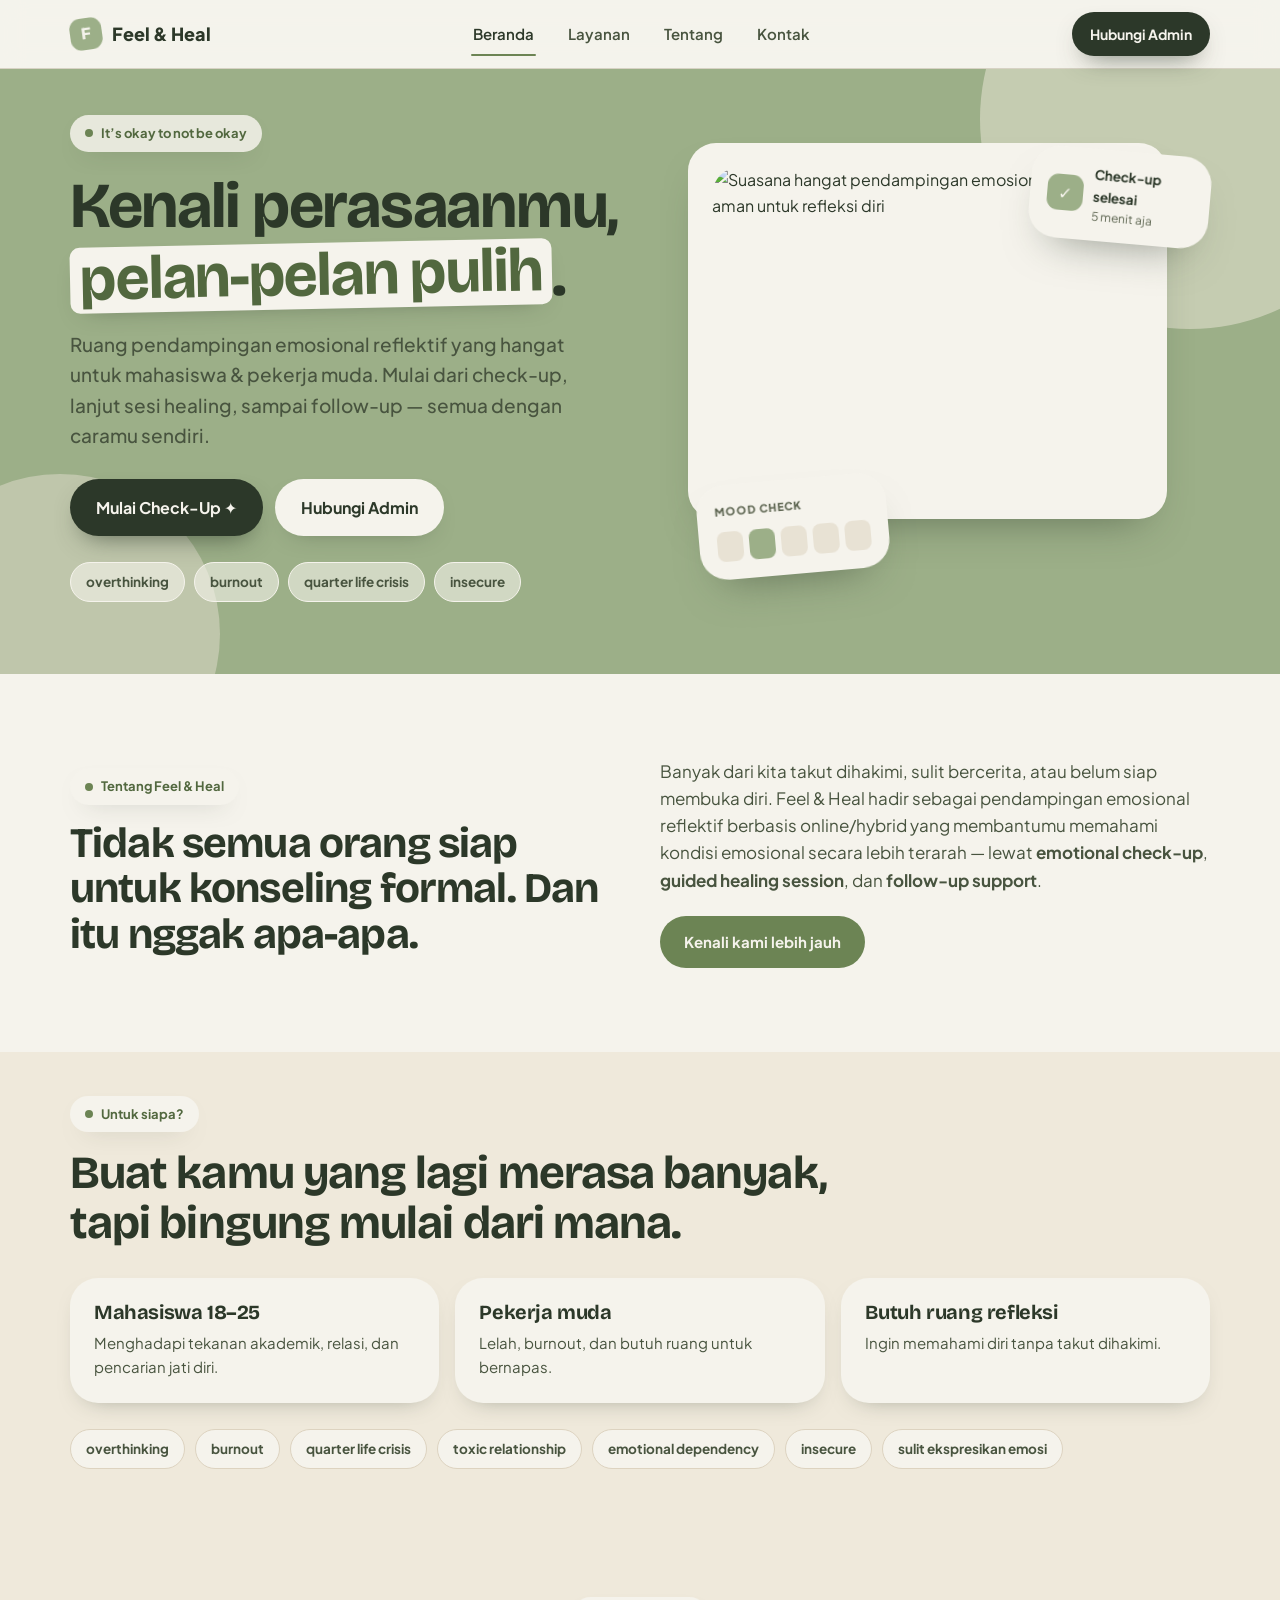
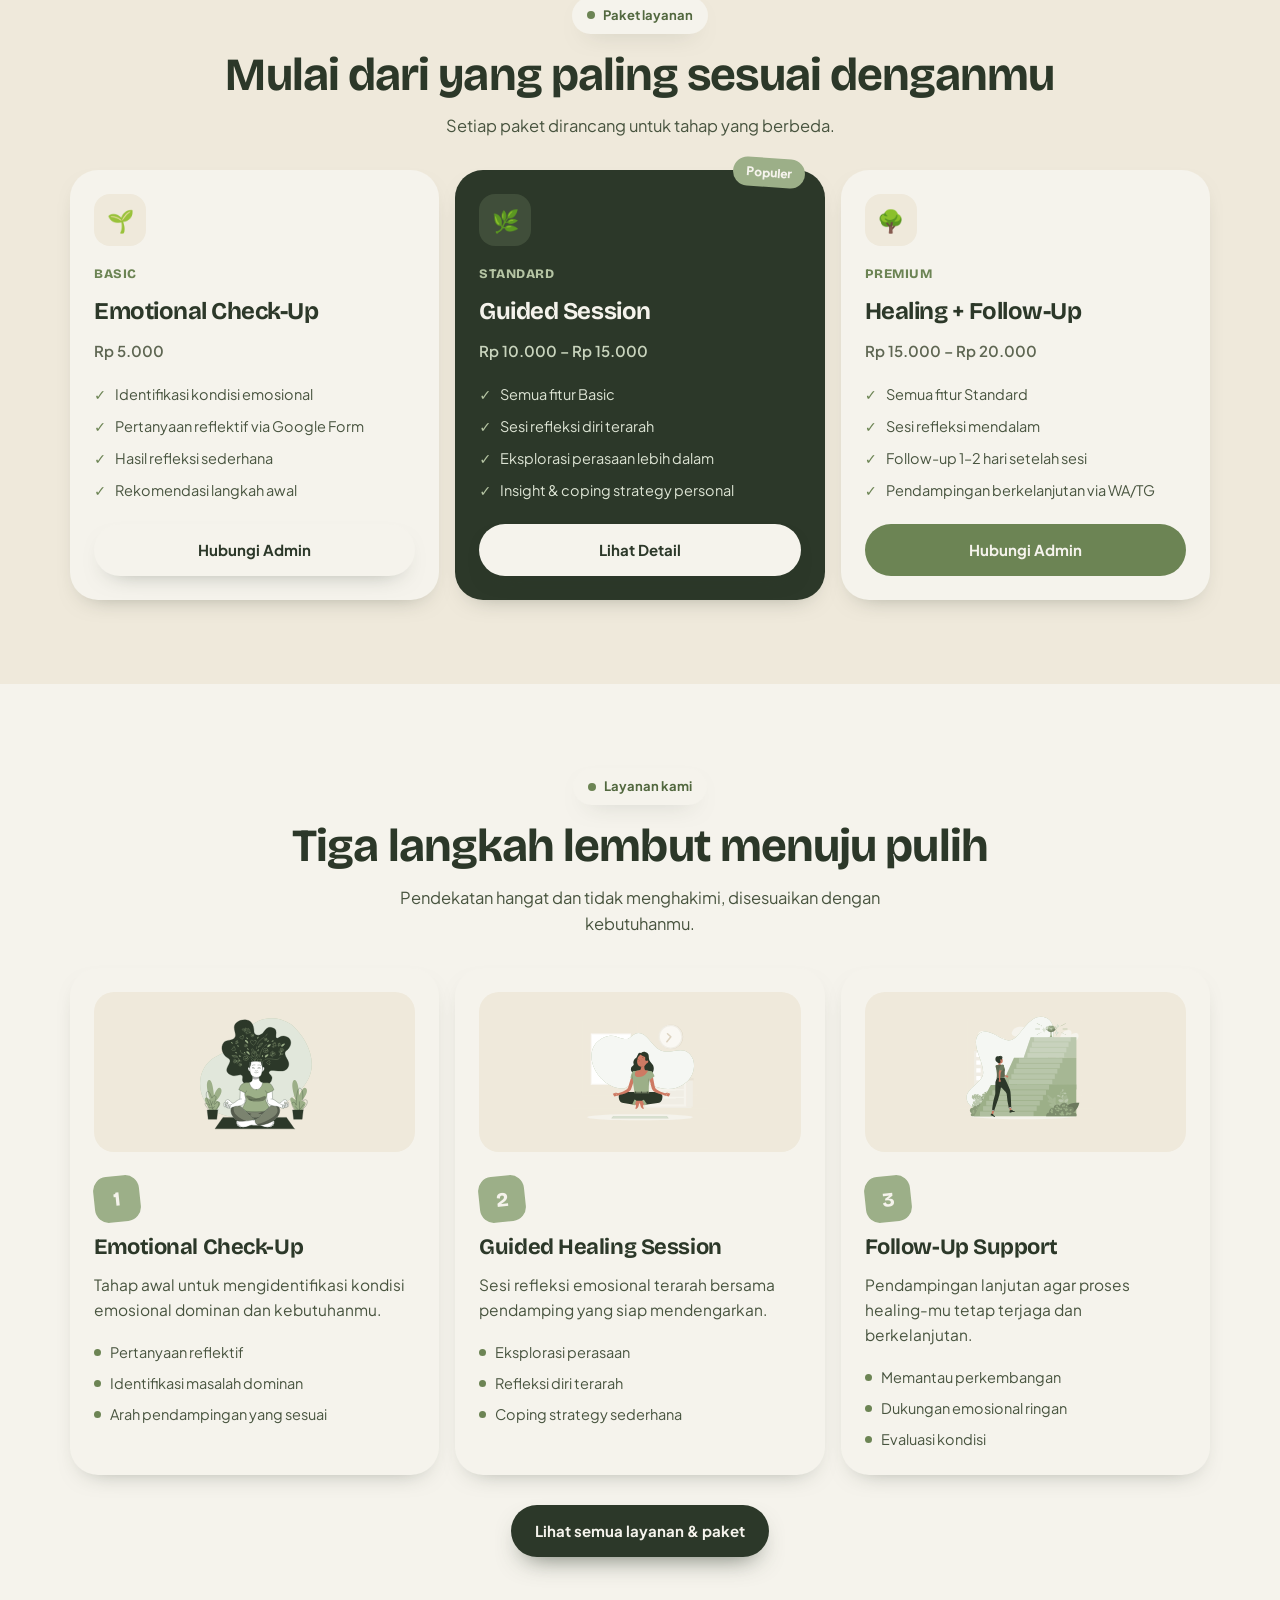
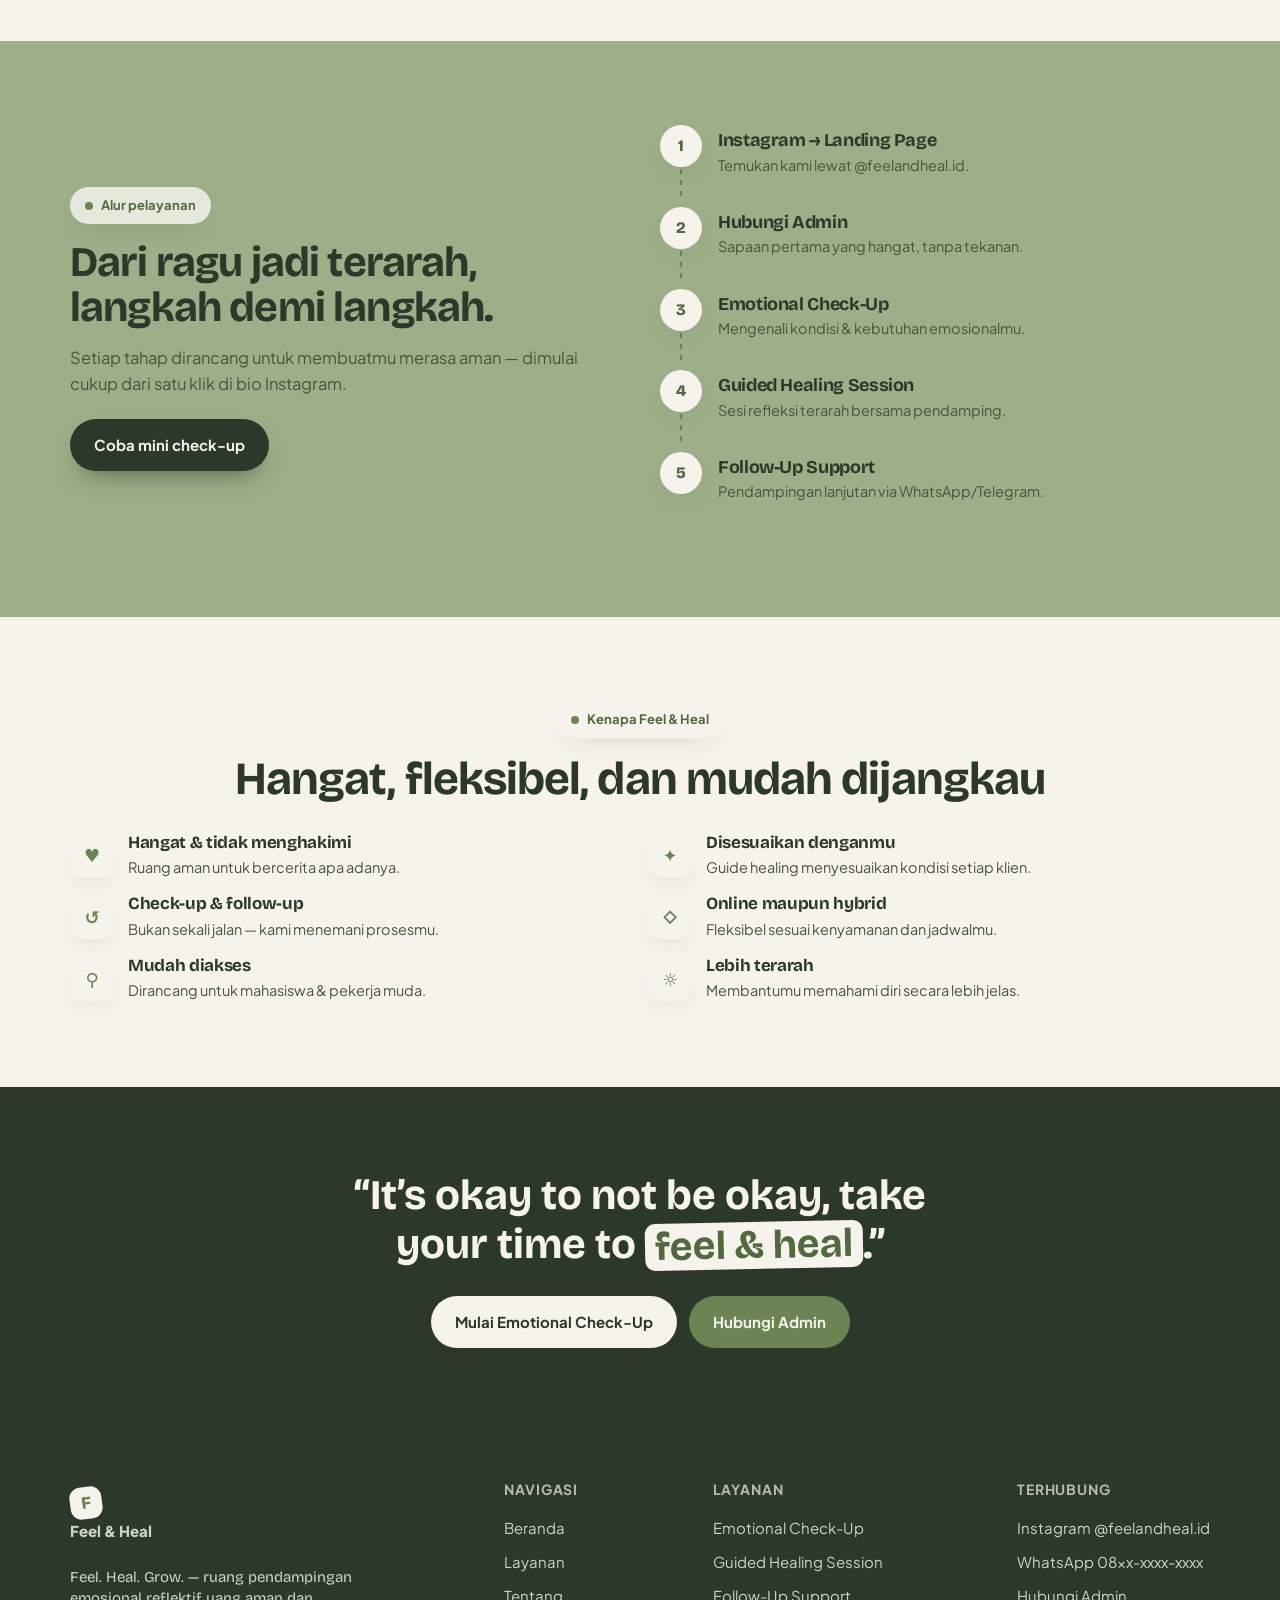
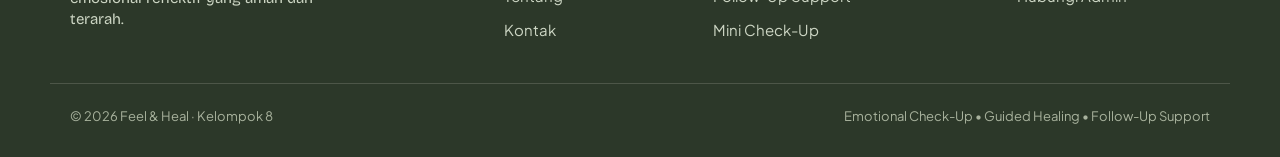
==== commit ac4dabb5: "feat(paket): add pricing for all three service tiers Co-Authored-By: Claude Sonnet 4.6 <noreply@anth" ====
--- a/index.html
+++ b/index.html
@@ -140,14 +140,14 @@
     <div class="sec-head center" data-reveal>
       <span class="eyebrow"><span class="d"></span>Paket layanan</span>
       <h2>Mulai dari yang paling sesuai denganmu</h2>
-      <p>Setiap paket dirancang untuk tahap yang berbeda. Hubungi admin untuk detail harga.</p>
+      <p>Setiap paket dirancang untuk tahap yang berbeda.</p>
     </div>
     <div class="grid grid-3">
       <div class="card price" data-reveal>
         <div class="price-icon">🌱</div>
         <span class="tier">Basic</span>
         <h3>Emotional Check-Up</h3>
-        <span class="pamt">Hubungi admin untuk harga</span>
+        <span class="pamt">Rp 5.000</span>
         <ul>
           <li>Identifikasi kondisi emosional</li>
           <li>Pertanyaan reflektif via Google Form</li>
@@ -161,7 +161,7 @@
         <div class="price-icon">🌿</div>
         <span class="tier">Standard</span>
         <h3>Guided Session</h3>
-        <span class="pamt">Hubungi admin untuk harga</span>
+        <span class="pamt">Rp 10.000 – Rp 15.000</span>
         <ul>
           <li>Semua fitur Basic</li>
           <li>Sesi refleksi diri terarah</li>
@@ -174,7 +174,7 @@
         <div class="price-icon">🌳</div>
         <span class="tier">Premium</span>
         <h3>Healing + Follow-Up</h3>
-        <span class="pamt">Hubungi admin untuk harga</span>
+        <span class="pamt">Rp 15.000 – Rp 20.000</span>
         <ul>
           <li>Semua fitur Standard</li>
           <li>Sesi refleksi mendalam</li>
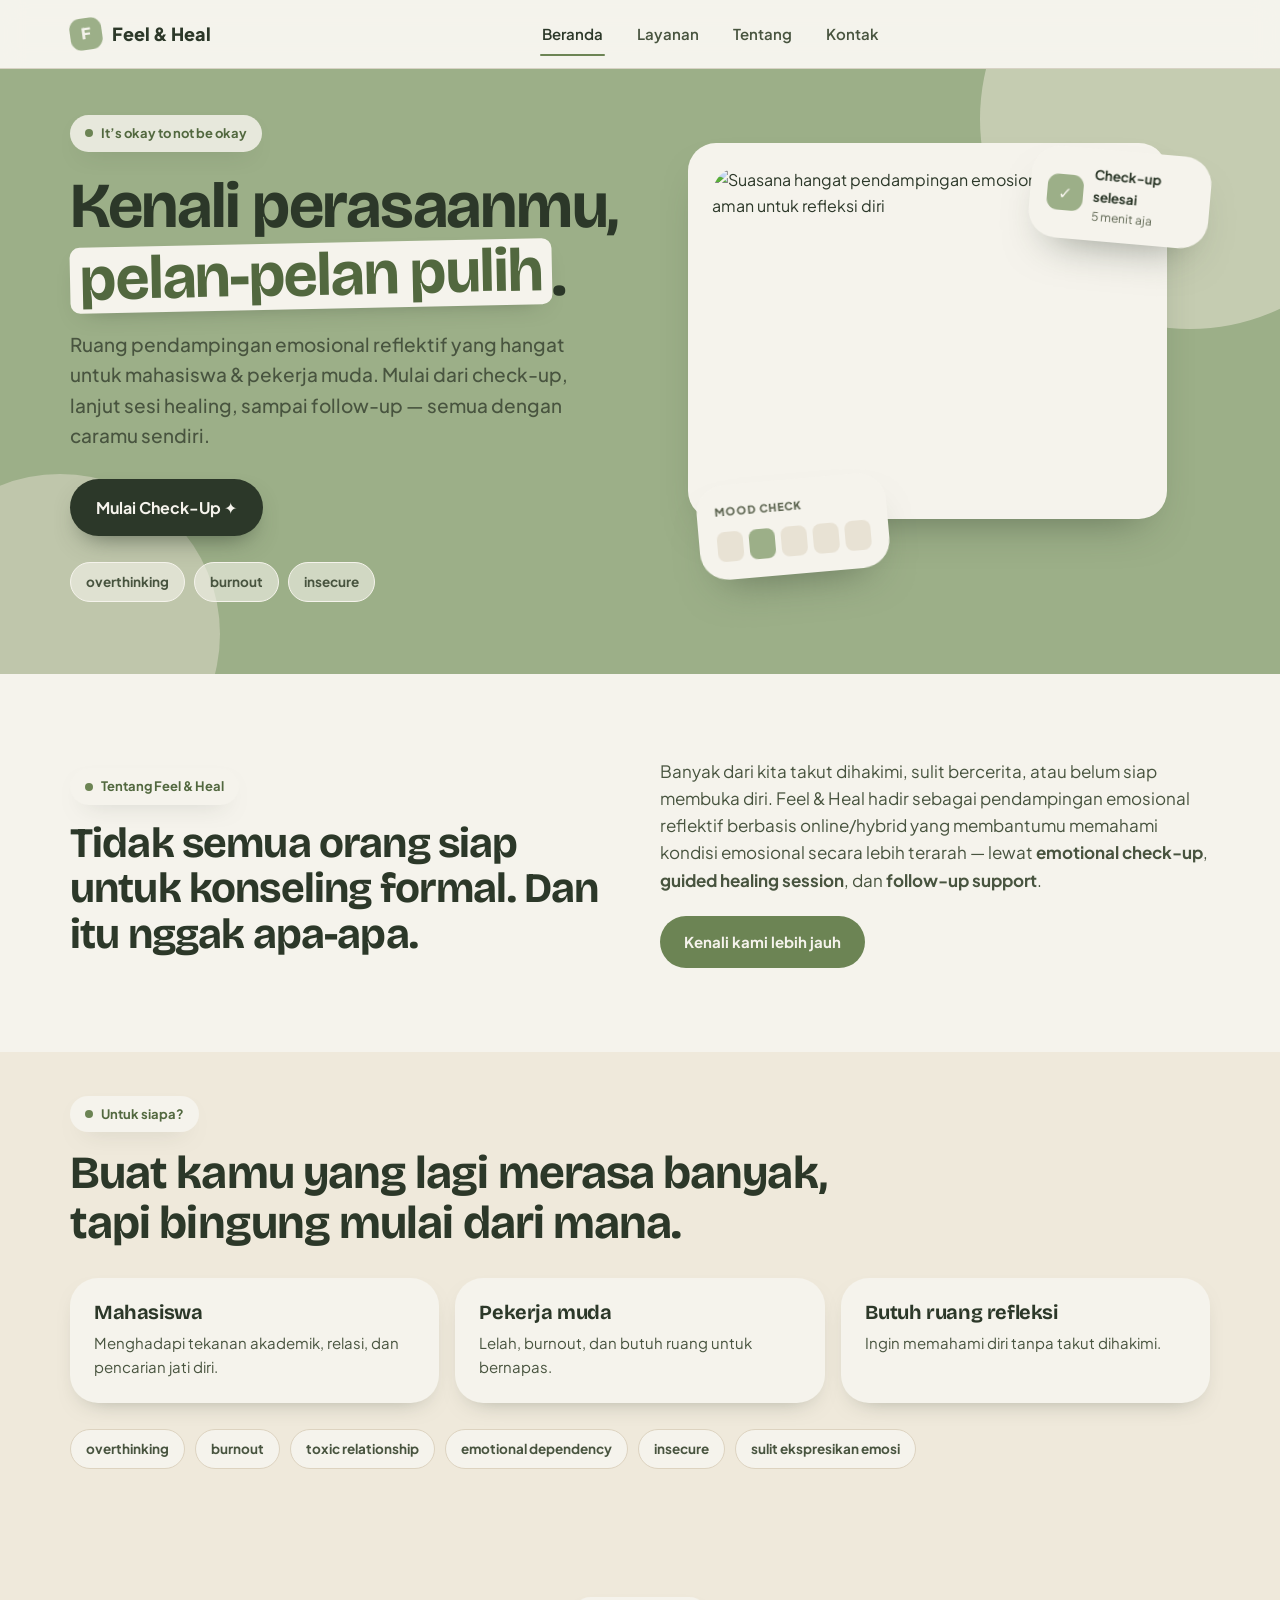
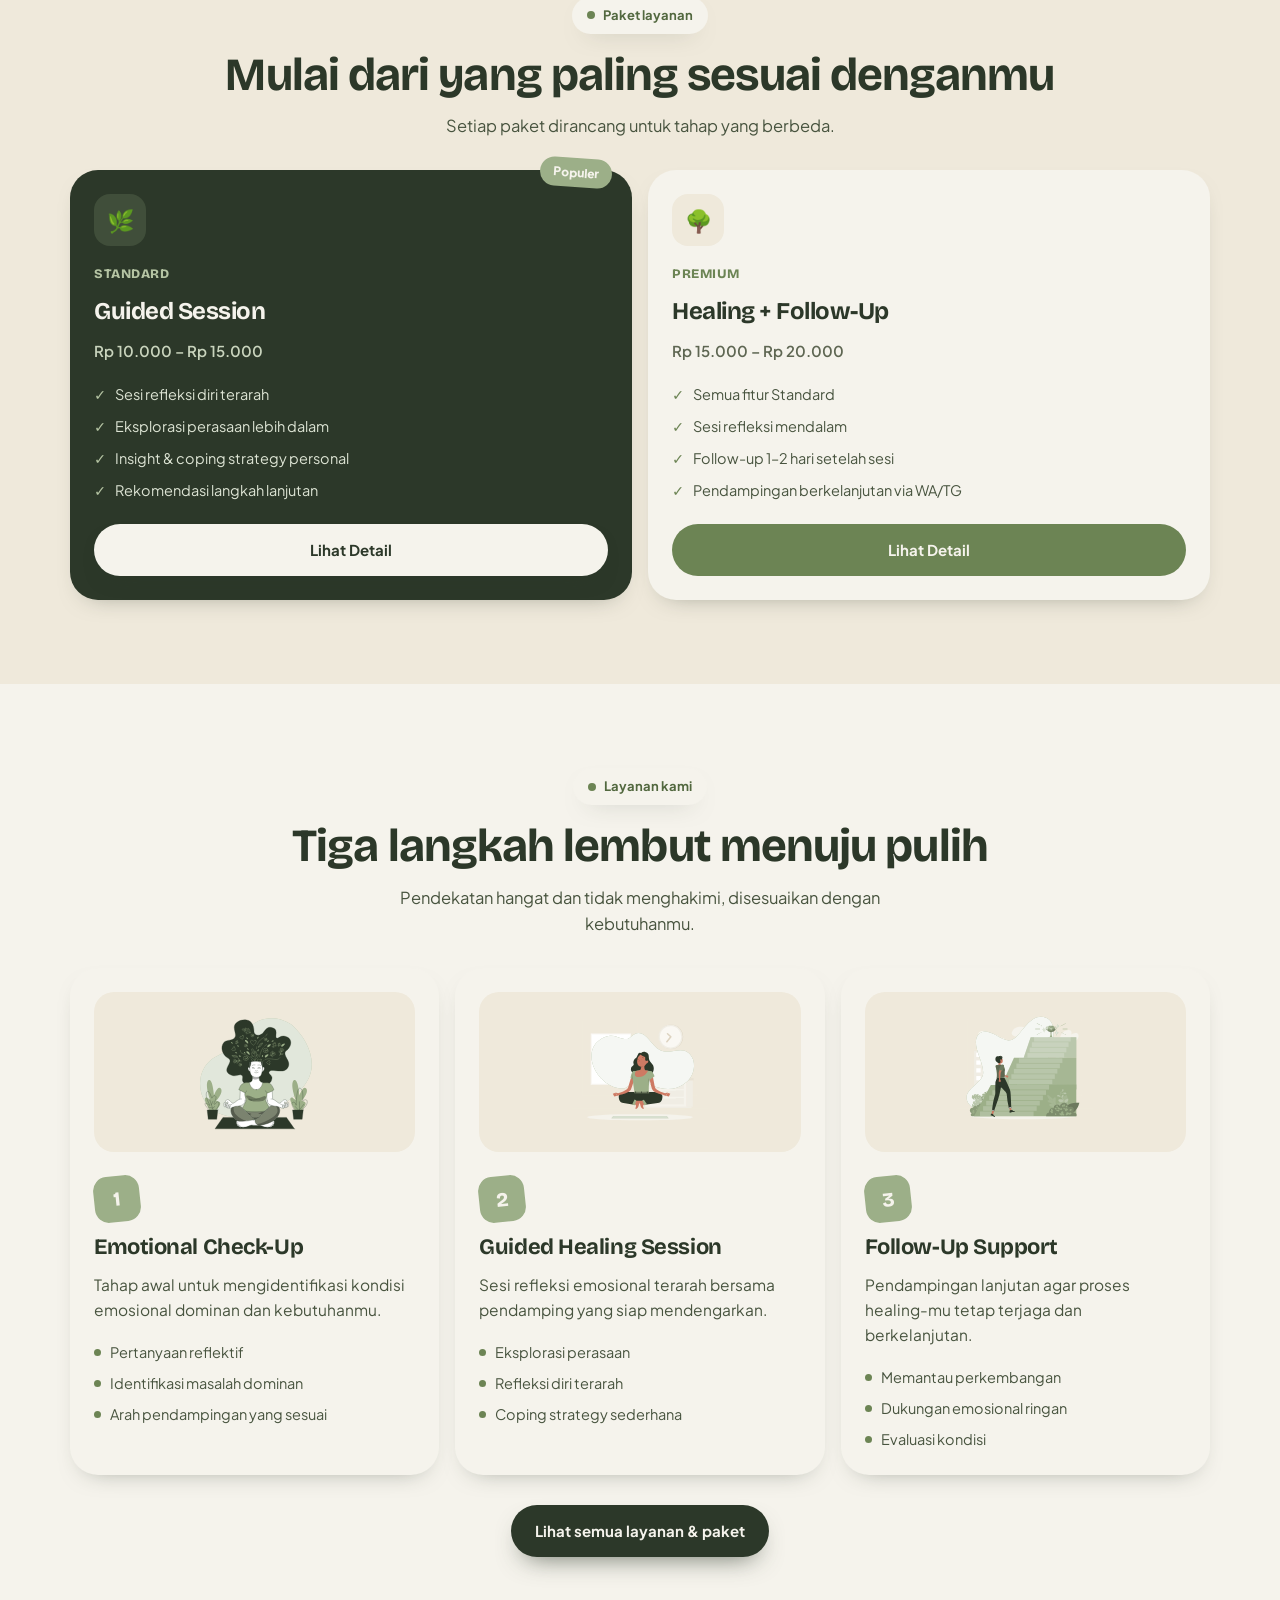
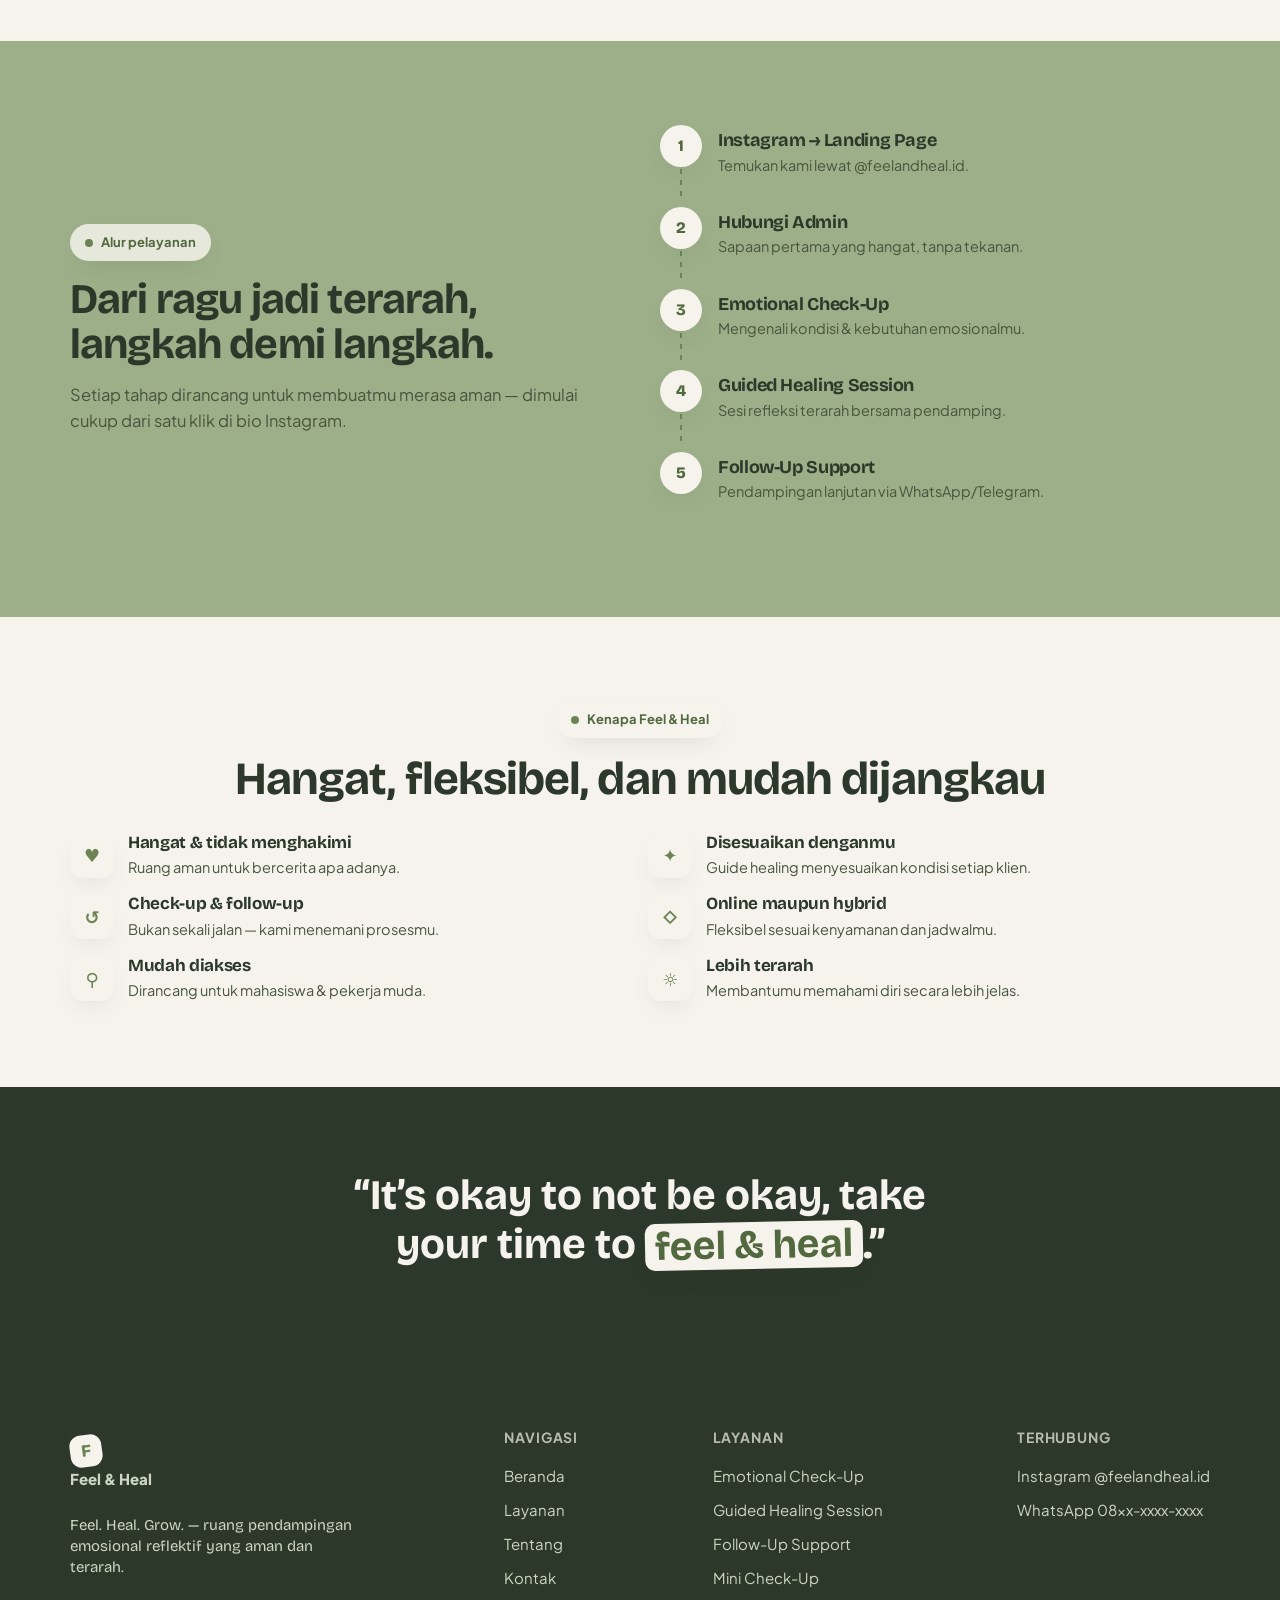
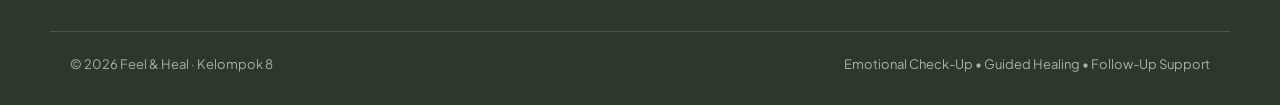
==== commit 4c199380: "Update homepage CTAs and service packages" ====
--- a/index.html
+++ b/index.html
@@ -37,7 +37,6 @@
       <a href="kontak.html">Kontak</a>
     </nav>
     <div class="nav-right">
-      <a class="btn btn-primary" href="kontak.html">Hubungi Admin</a>
       <button class="burger" aria-label="Buka menu" aria-expanded="false" aria-controls="drawer"><i aria-hidden="true"></i><i aria-hidden="true"></i><i aria-hidden="true"></i></button>
     </div>
   </div>
@@ -47,7 +46,6 @@
   <a href="layanan.html">Layanan</a>
   <a href="tentang.html">Tentang</a>
   <a href="kontak.html">Kontak</a>
-  <a class="btn btn-primary" href="kontak.html">Hubungi Admin</a>
   <div class="dcontact">@feelandheal.id · WhatsApp 08xx-xxxx-xxxx</div>
 </div>
 
@@ -62,12 +60,10 @@
       <p class="sub">Ruang pendampingan emosional reflektif yang hangat untuk mahasiswa &amp; pekerja muda. Mulai dari check-up, lanjut sesi healing, sampai follow-up — semua dengan caramu sendiri.</p>
       <div class="acts">
         <a class="btn btn-primary" href="layanan.html#checkup">Mulai Check-Up ✦</a>
-        <a class="btn btn-cream" href="kontak.html">Hubungi Admin</a>
       </div>
       <div class="marq">
         <span class="sticker">overthinking</span>
         <span class="sticker">burnout</span>
-        <span class="sticker">quarter life crisis</span>
         <span class="sticker">insecure</span>
       </div>
     </div>
@@ -110,7 +106,7 @@
     </div>
     <div class="grid grid-3" style="margin-bottom:26px">
       <div class="card" data-reveal>
-        <h3 style="font-size:20px">Mahasiswa 18–25</h3>
+        <h3 style="font-size:20px">Mahasiswa</h3>
         <p style="color:var(--ink-2);margin-top:8px;font-size:15px">Menghadapi tekanan akademik, relasi, dan pencarian jati diri.</p>
       </div>
       <div class="card" data-reveal data-reveal-d="1">
@@ -125,7 +121,6 @@
     <div class="who-chips" data-reveal>
       <span class="sticker">overthinking</span>
       <span class="sticker">burnout</span>
-      <span class="sticker">quarter life crisis</span>
       <span class="sticker">toxic relationship</span>
       <span class="sticker">emotional dependency</span>
       <span class="sticker">insecure</span>
@@ -142,20 +137,7 @@
       <h2>Mulai dari yang paling sesuai denganmu</h2>
       <p>Setiap paket dirancang untuk tahap yang berbeda.</p>
     </div>
-    <div class="grid grid-3">
-      <div class="card price" data-reveal>
-        <div class="price-icon">🌱</div>
-        <span class="tier">Basic</span>
-        <h3>Emotional Check-Up</h3>
-        <span class="pamt">Rp 5.000</span>
-        <ul>
-          <li>Identifikasi kondisi emosional</li>
-          <li>Pertanyaan reflektif via Google Form</li>
-          <li>Hasil refleksi sederhana</li>
-          <li>Rekomendasi langkah awal</li>
-        </ul>
-        <a class="btn btn-cream" href="kontak.html">Hubungi Admin</a>
-      </div>
+    <div class="grid grid-2">
       <div class="card price feat" data-reveal data-reveal-d="1">
         <span class="badge">Populer</span>
         <div class="price-icon">🌿</div>
@@ -163,10 +145,10 @@
         <h3>Guided Session</h3>
         <span class="pamt">Rp 10.000 – Rp 15.000</span>
         <ul>
-          <li>Semua fitur Basic</li>
           <li>Sesi refleksi diri terarah</li>
           <li>Eksplorasi perasaan lebih dalam</li>
           <li>Insight & coping strategy personal</li>
+          <li>Rekomendasi langkah lanjutan</li>
         </ul>
         <a class="btn btn-cream" href="layanan.html">Lihat Detail</a>
       </div>
@@ -181,7 +163,7 @@
           <li>Follow-up 1–2 hari setelah sesi</li>
           <li>Pendampingan berkelanjutan via WA/TG</li>
         </ul>
-        <a class="btn btn-sage" href="kontak.html">Hubungi Admin</a>
+        <a class="btn btn-sage" href="layanan.html">Lihat Detail</a>
       </div>
     </div>
   </div>
@@ -237,7 +219,6 @@
       <span class="eyebrow"><span class="d"></span>Alur pelayanan</span>
       <h2 style="font-size:clamp(28px,7vw,42px);margin-top:16px">Dari ragu jadi terarah, langkah demi langkah.</h2>
       <p style="color:var(--ink-2);margin-top:14px;font-size:16.5px">Setiap tahap dirancang untuk membuatmu merasa aman — dimulai cukup dari satu klik di bio Instagram.</p>
-      <a class="btn btn-primary" style="margin-top:22px" href="layanan.html#checkup">Coba mini check-up</a>
     </div>
     <div class="flow" data-reveal="right" data-reveal-d="1">
       <div class="step"><div class="rail"><div class="dot">1</div><div class="line"></div></div>
@@ -277,10 +258,6 @@
   <div class="wrap cta-final">
     <div data-reveal="zoom">
       <p class="quote">“It’s okay to not be okay, take your time to <span class="hl">feel &amp; heal</span>.”</p>
-      <div class="acts">
-        <a class="btn btn-cream" href="layanan.html#checkup">Mulai Emotional Check-Up</a>
-        <a class="btn btn-sage" href="kontak.html">Hubungi Admin</a>
-      </div>
     </div>
   </div>
 </section>
@@ -310,7 +287,6 @@
       <h4>Terhubung</h4>
       <a href="kontak.html">Instagram @feelandheal.id</a>
       <a href="kontak.html">WhatsApp 08xx-xxxx-xxxx</a>
-      <a href="kontak.html">Hubungi Admin</a>
     </div>
   </div>
   <div class="wrap copy">
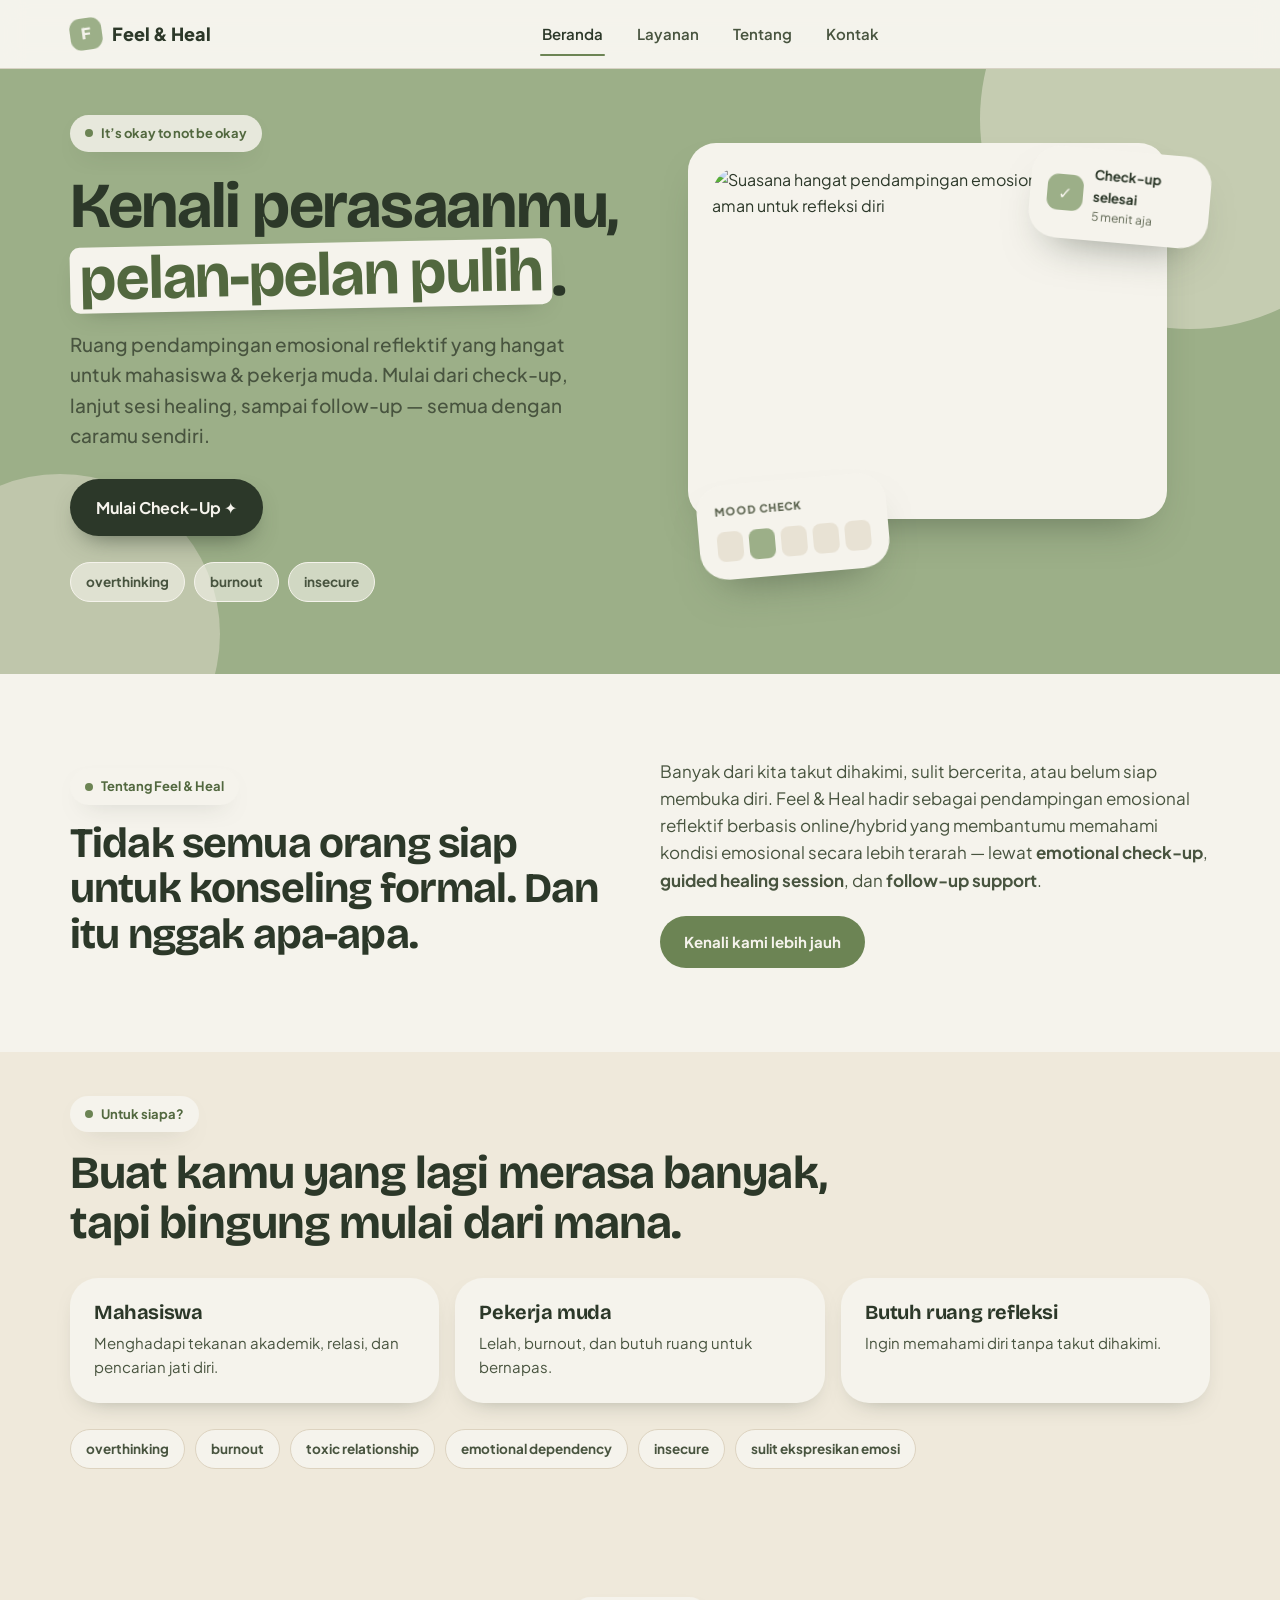
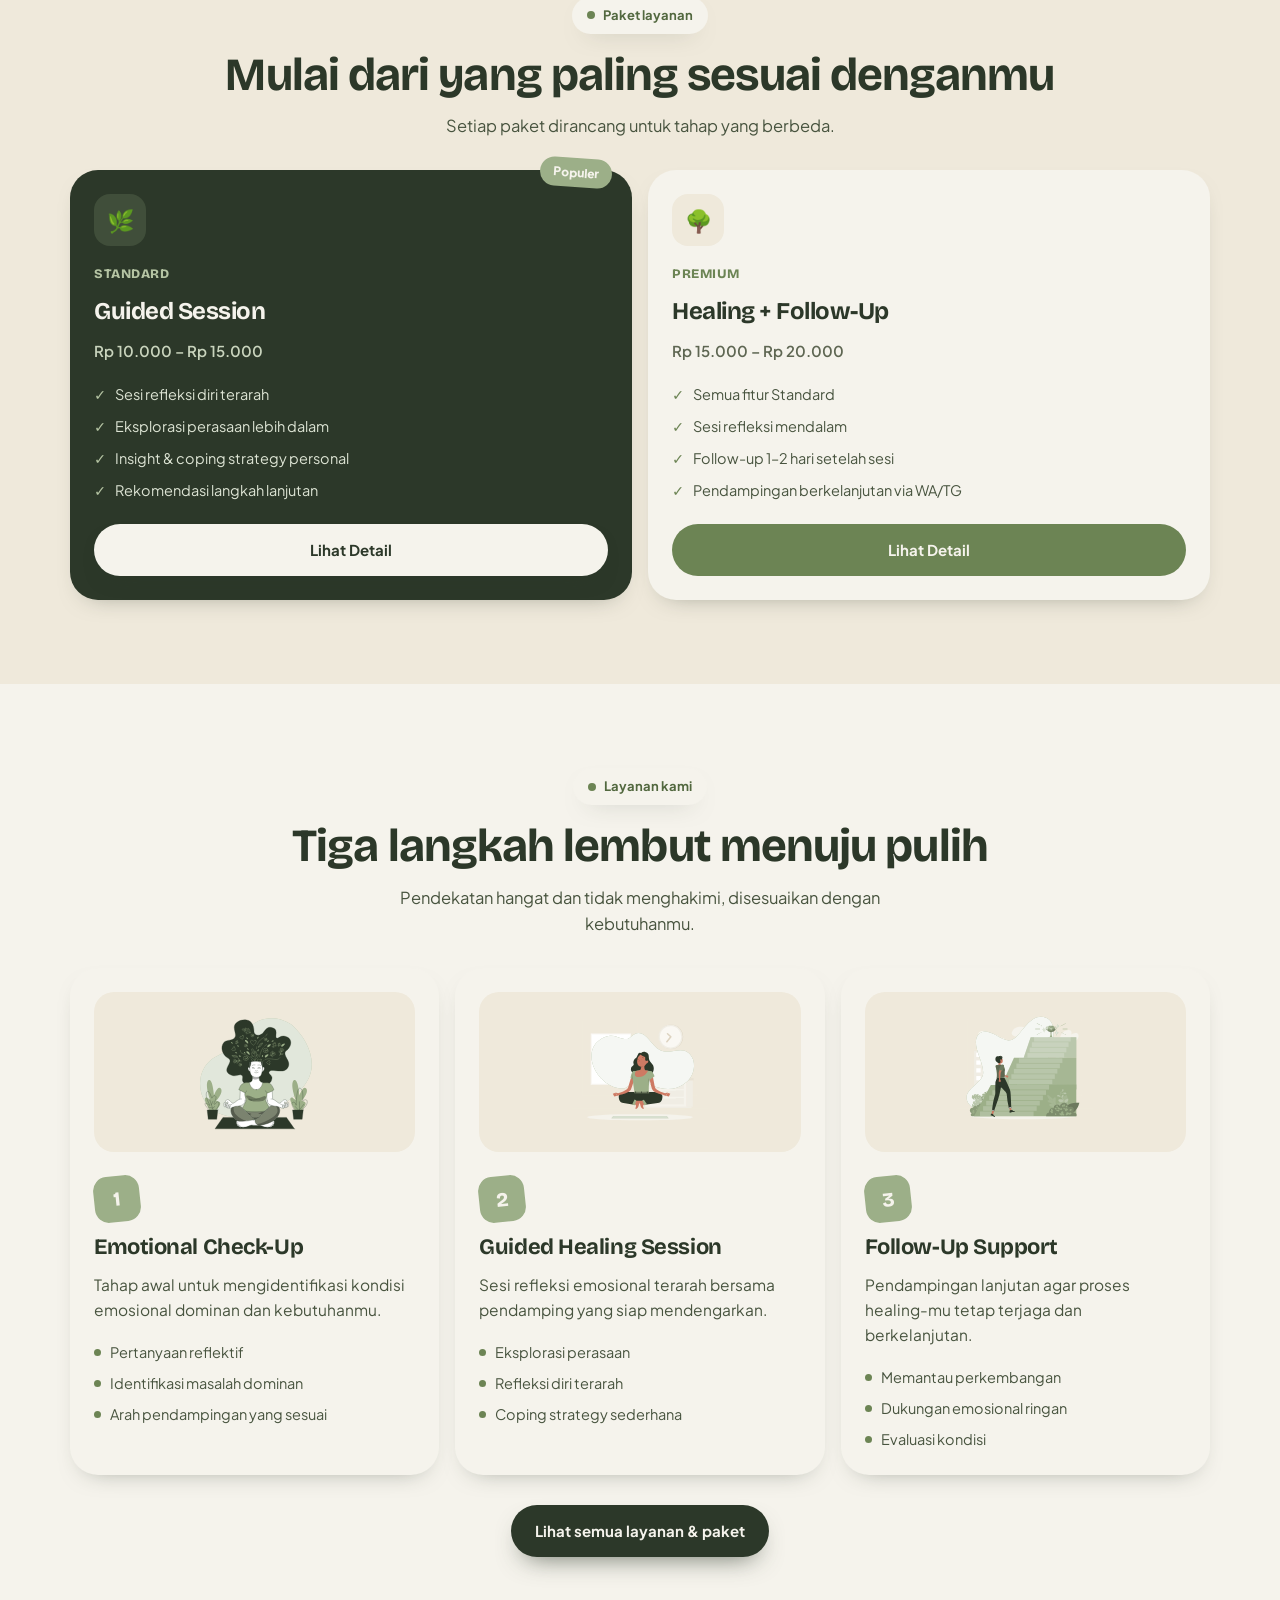
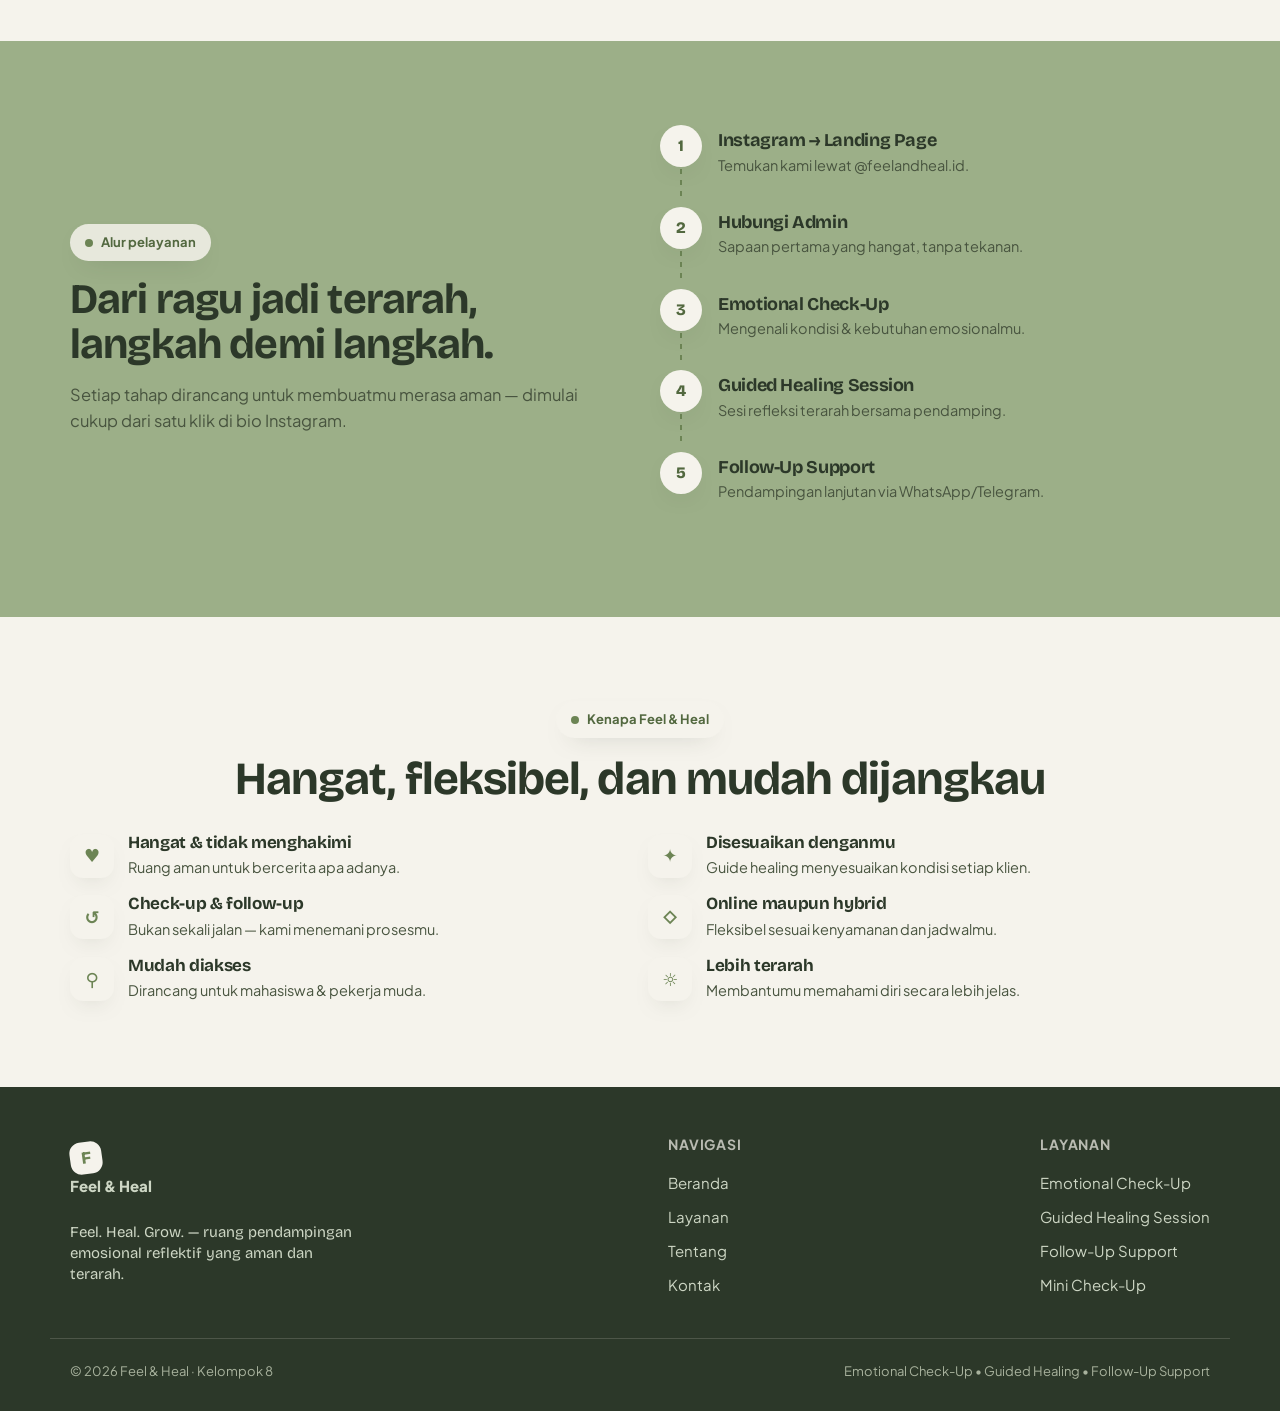
==== commit f51821f9: "Remove footer CTAs from pages" ====
--- a/index.html
+++ b/index.html
@@ -253,15 +253,6 @@
   </div>
 </section>
 
-<!-- CTA FINAL -->
-<section class="section bg-ink">
-  <div class="wrap cta-final">
-    <div data-reveal="zoom">
-      <p class="quote">“It’s okay to not be okay, take your time to <span class="hl">feel &amp; heal</span>.”</p>
-    </div>
-  </div>
-</section>
-
 <!-- FOOTER -->
 <footer class="footer">
   <div class="wrap cols">
@@ -283,11 +274,6 @@
       <a href="layanan.html">Follow-Up Support</a>
       <a href="layanan.html#checkup">Mini Check-Up</a>
     </div>
-    <div class="fcol">
-      <h4>Terhubung</h4>
-      <a href="kontak.html">Instagram @feelandheal.id</a>
-      <a href="kontak.html">WhatsApp 08xx-xxxx-xxxx</a>
-    </div>
   </div>
   <div class="wrap copy">
     <span>© 2026 Feel &amp; Heal · Kelompok 8</span>
--- a/site.css
+++ b/site.css
@@ -293,7 +293,9 @@
    CHECK-UP FORM (interactive)
    ==================================================================== */
 .checkup{background:var(--cream);border-radius:var(--r-lg);box-shadow:var(--shadow);
-  padding:26px 22px;max-width:560px;margin:0 auto;position:relative;overflow:hidden;}
+  padding:26px 22px;max-width:560px;margin:0 auto;position:relative;overflow:hidden;
+  transition:max-width .45s cubic-bezier(.22,1,.36,1);}
+.checkup.has-package-result{max-width:1040px;}
 .checkup .ck-top{display:flex;align-items:center;justify-content:space-between;margin-bottom:6px;}
 .checkup .ck-step{font-family:"Spline Sans Mono",monospace;font-size:12px;color:var(--muted);
   letter-spacing:.05em;}
@@ -316,16 +318,37 @@
 .checkup .ck-back{flex:0 0 auto !important;width:52px;background:var(--cream-2);color:var(--ink);}
 /* result */
 .ck-result{text-align:center;padding:8px 4px;}
+.ck-result-layout{display:grid;gap:18px;align-items:stretch;}
+.ck-result-layout .ck-result{animation:ckSlideLeft .45s cubic-bezier(.22,1,.36,1) both;}
 .ck-result .badge{display:inline-flex;align-items:center;gap:8px;background:var(--sage);
   color:var(--cream);font-weight:700;padding:9px 18px;border-radius:999px;margin-bottom:18px;}
 .ck-result h3{font-size:26px;margin-bottom:10px;}
 .ck-result p{color:var(--ink-2);font-size:15.5px;margin-bottom:8px;}
-.ck-result .recos{display:flex;flex-direction:column;gap:10px;margin:20px 0;text-align:left;}
-.ck-result .reco{background:var(--cream-2);border-radius:var(--r-sm);padding:14px 16px;
-  display:flex;gap:11px;align-items:center;font-size:14.5px;font-weight:600;}
-.ck-result .reco .ic{width:32px;height:32px;border-radius:9px;background:var(--sage);flex:none;
-  display:grid;place-items:center;color:var(--cream);font-weight:800;}
+.ck-findings{display:flex;flex-direction:column;gap:10px;margin:20px 0;text-align:left;}
+.ck-findings h4{font-size:16px;margin-bottom:2px;color:var(--ink);}
+.ck-finding{background:var(--cream-2);border-radius:var(--r-sm);padding:14px 16px;
+  display:flex;flex-direction:column;gap:4px;font-size:14.5px;font-weight:600;color:var(--ink-2);}
+.ck-finding-label{font-family:"Spline Sans Mono",monospace;font-size:11px;letter-spacing:.06em;
+  text-transform:uppercase;color:var(--sage-deep);font-weight:800;}
 .ck-result .acts{display:flex;flex-wrap:wrap;gap:10px;justify-content:center;}
+.ck-package{box-shadow:none;text-align:left;animation:ckSlideRight .5s cubic-bezier(.22,1,.36,1) .08s both;}
+.ck-package.price{border:1px solid var(--line);}
+.ck-package.price.feat{box-shadow:none;}
+.ck-package p{font-size:14.5px;color:var(--ink-2);margin:0;}
+.ck-package.price.feat p{color:#dde4d4;}
+.ck-package .badge{top:16px;}
+.ck-package-reasons{padding:0;margin:4px 0 2px;list-style:none;display:flex;flex-direction:column;gap:8px;}
+.ck-package-reasons li{background:rgba(245,243,236,.72);border-radius:12px;padding:10px 12px;
+  font-size:13.5px;font-weight:700;color:var(--ink-2);}
+.ck-package.price.feat .ck-package-reasons li{background:rgba(245,243,236,.12);color:#edf2e7;}
+@keyframes ckSlideLeft{
+  from{opacity:0;transform:translateX(28px);}
+  to{opacity:1;transform:translateX(0);}
+}
+@keyframes ckSlideRight{
+  from{opacity:0;transform:translateX(34px);}
+  to{opacity:1;transform:translateX(0);}
+}
 
 /* ---- AI: loading + result extras ---- */
 .ck-result .badge.ai{background:linear-gradient(100deg,var(--sage-deep),var(--sage-deeper));}
@@ -494,6 +517,10 @@
   .footer .cols{flex-direction:row;justify-content:space-between;}
   .footer .fbrand{max-width:320px;}
   .contact-grid{grid-template-columns:1fr 1fr;}
+  .ck-result-layout{grid-template-columns:minmax(0,1fr) minmax(300px,.76fr);}
+  .checkup.has-package-result{padding:28px;}
+  .ck-result-layout .ck-result{text-align:left;}
+  .ck-result .acts{justify-content:flex-start;}
 }
 @media (min-width:980px){
   .nav-links{display:flex;gap:30px;font-size:15px;font-weight:600;}
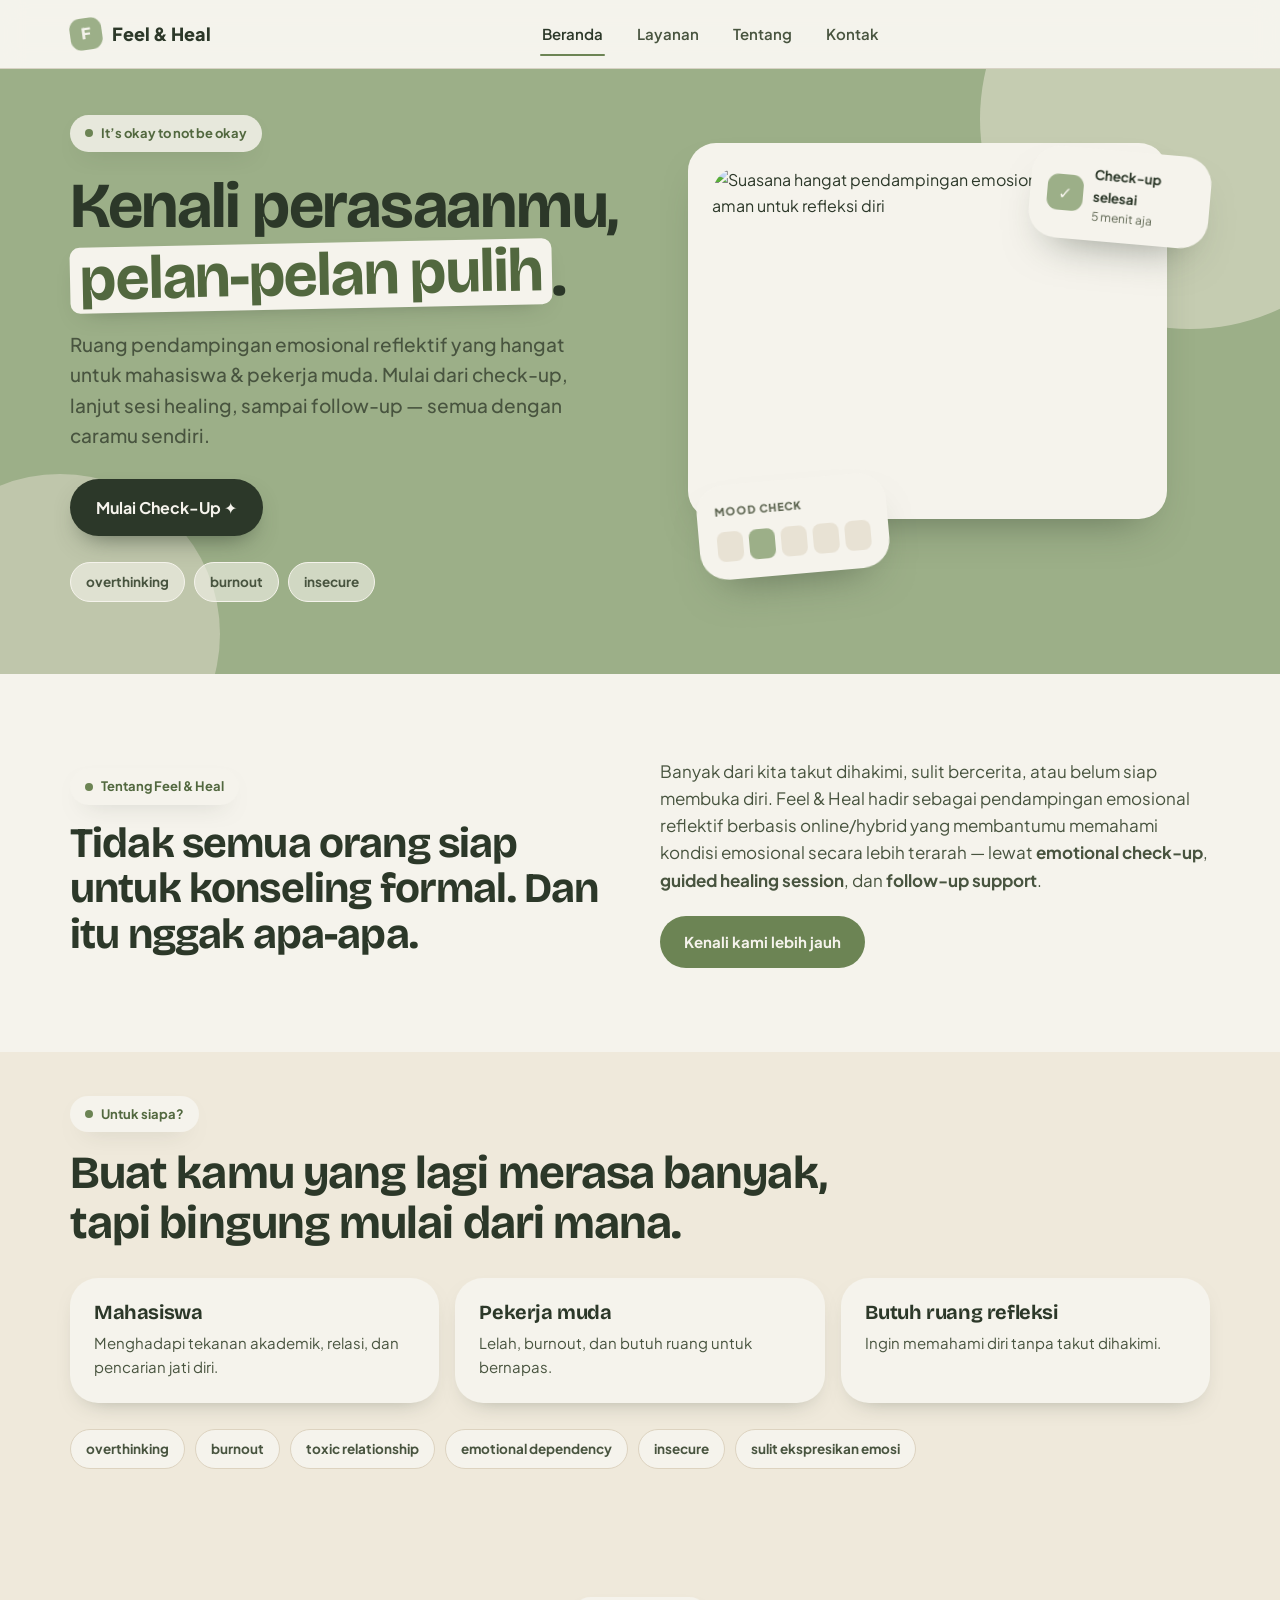
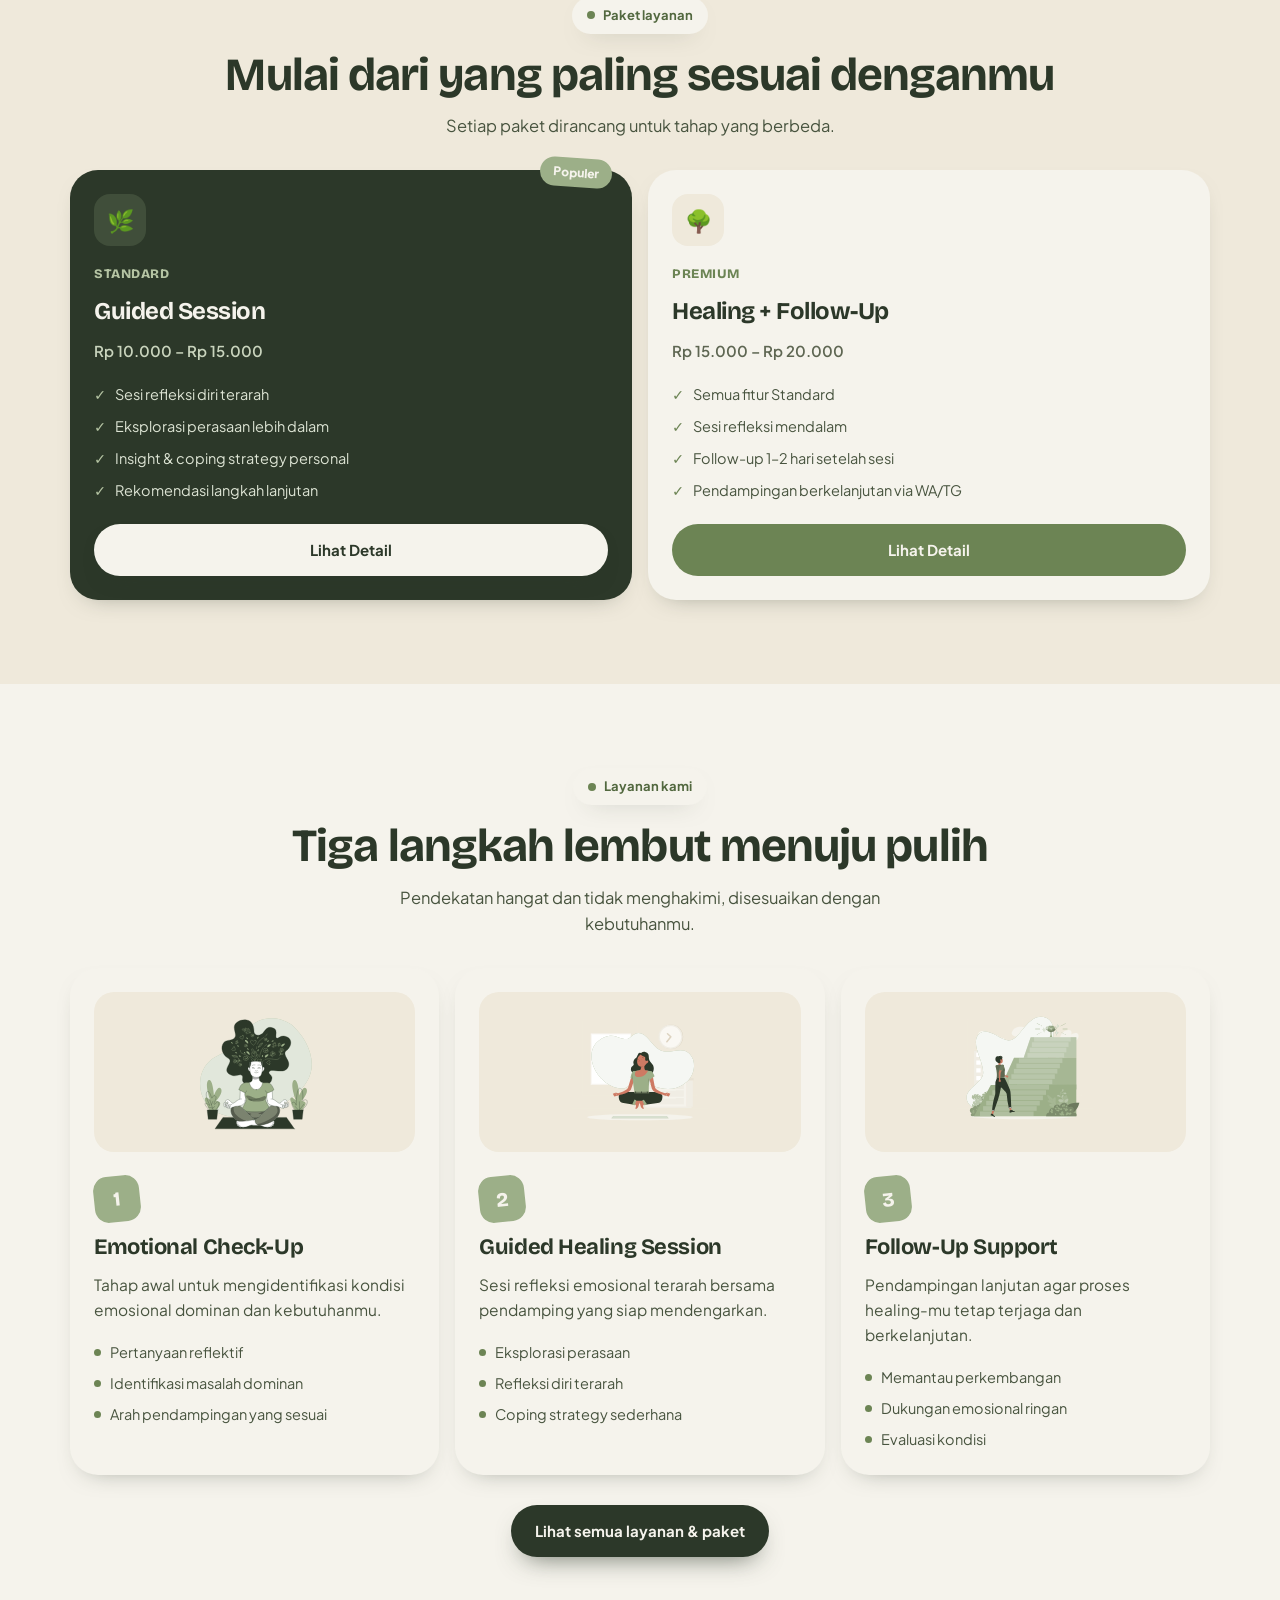
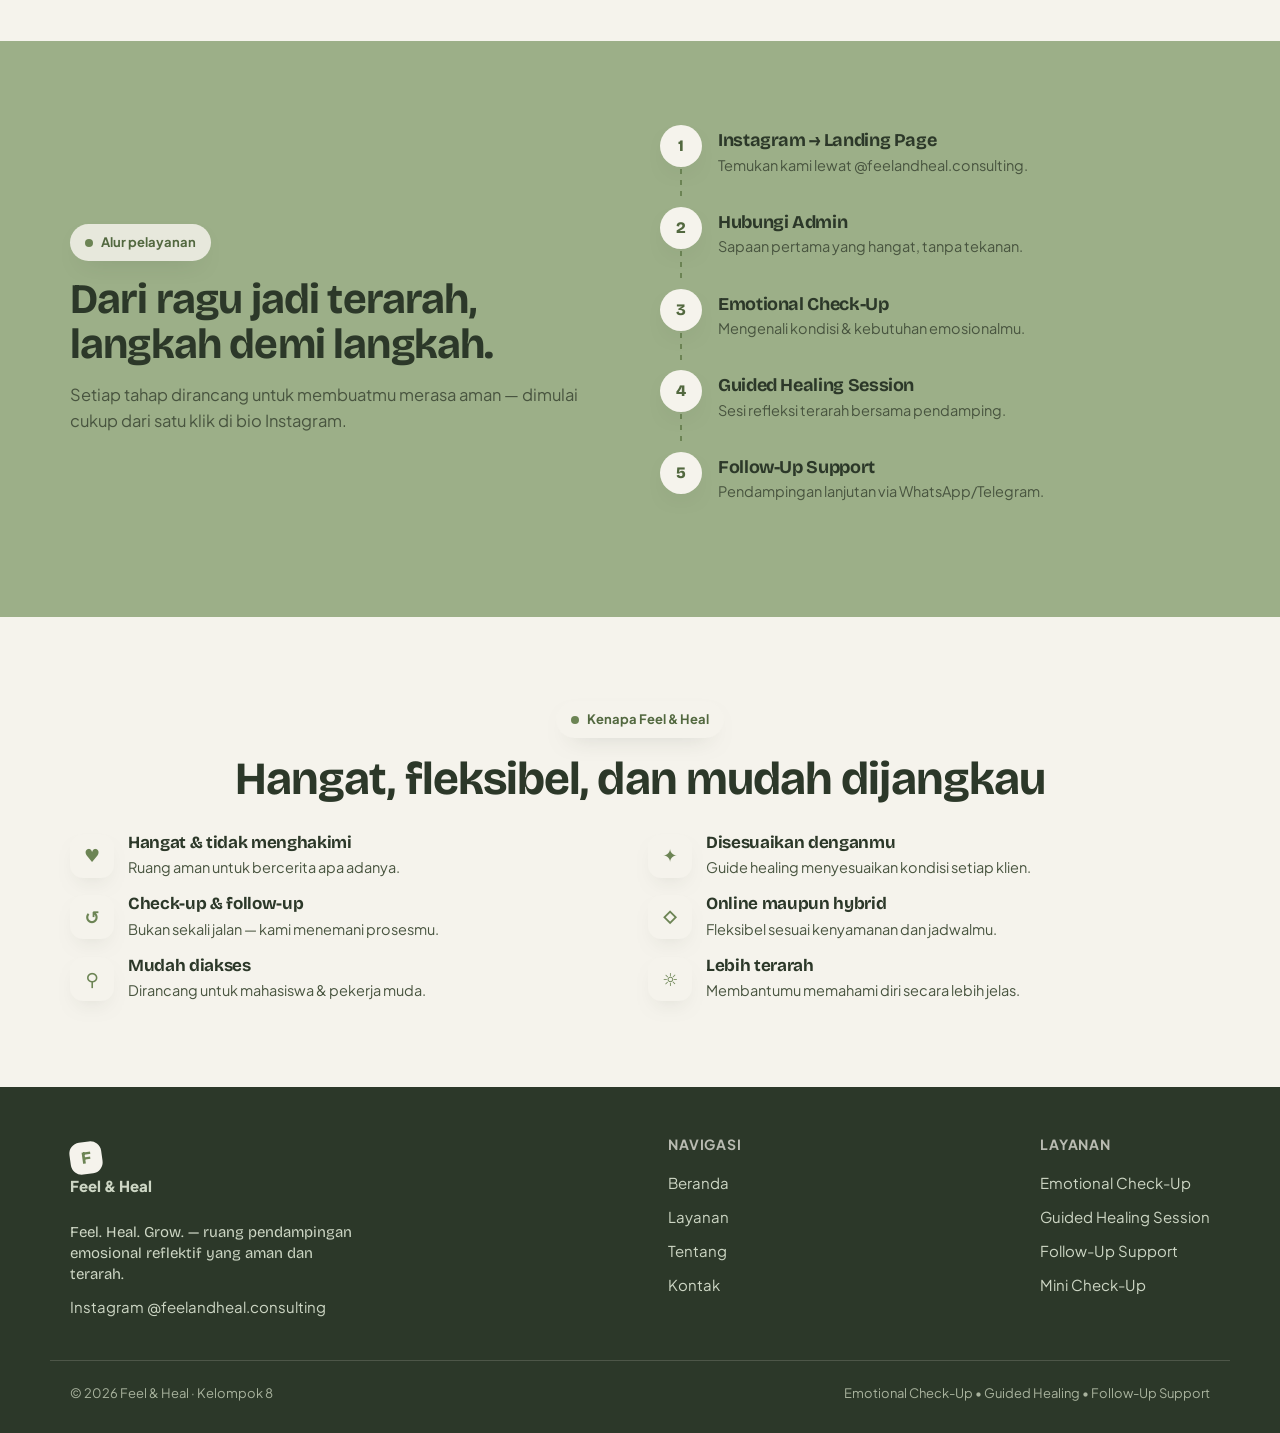
==== commit 7aa28a79: "Add official Instagram links" ====
--- a/index.html
+++ b/index.html
@@ -46,7 +46,7 @@
   <a href="layanan.html">Layanan</a>
   <a href="tentang.html">Tentang</a>
   <a href="kontak.html">Kontak</a>
-  <div class="dcontact">@feelandheal.id · WhatsApp 08xx-xxxx-xxxx</div>
+  <div class="dcontact">@feelandheal.consulting · WhatsApp 08xx-xxxx-xxxx</div>
 </div>
 
 <!-- HERO -->
@@ -222,7 +222,7 @@
     </div>
     <div class="flow" data-reveal="right" data-reveal-d="1">
       <div class="step"><div class="rail"><div class="dot">1</div><div class="line"></div></div>
-        <div class="body"><h4>Instagram → Landing Page</h4><p>Temukan kami lewat @feelandheal.id.</p></div></div>
+        <div class="body"><h4>Instagram → Landing Page</h4><p>Temukan kami lewat <a href="https://www.instagram.com/feelandheal.consulting/" target="_blank" rel="noopener">@feelandheal.consulting</a>.</p></div></div>
       <div class="step"><div class="rail"><div class="dot">2</div><div class="line"></div></div>
         <div class="body"><h4>Hubungi Admin</h4><p>Sapaan pertama yang hangat, tanpa tekanan.</p></div></div>
       <div class="step"><div class="rail"><div class="dot">3</div><div class="line"></div></div>
@@ -259,6 +259,7 @@
     <div class="fbrand fcol">
       <a class="brand" href="index.html"><span class="s">F</span>Feel &amp; Heal</a>
       <p class="quote">Feel. Heal. Grow. — ruang pendampingan emosional reflektif yang aman dan terarah.</p>
+      <a href="https://www.instagram.com/feelandheal.consulting/" target="_blank" rel="noopener">Instagram @feelandheal.consulting</a>
     </div>
     <div class="fcol">
       <h4>Navigasi</h4>
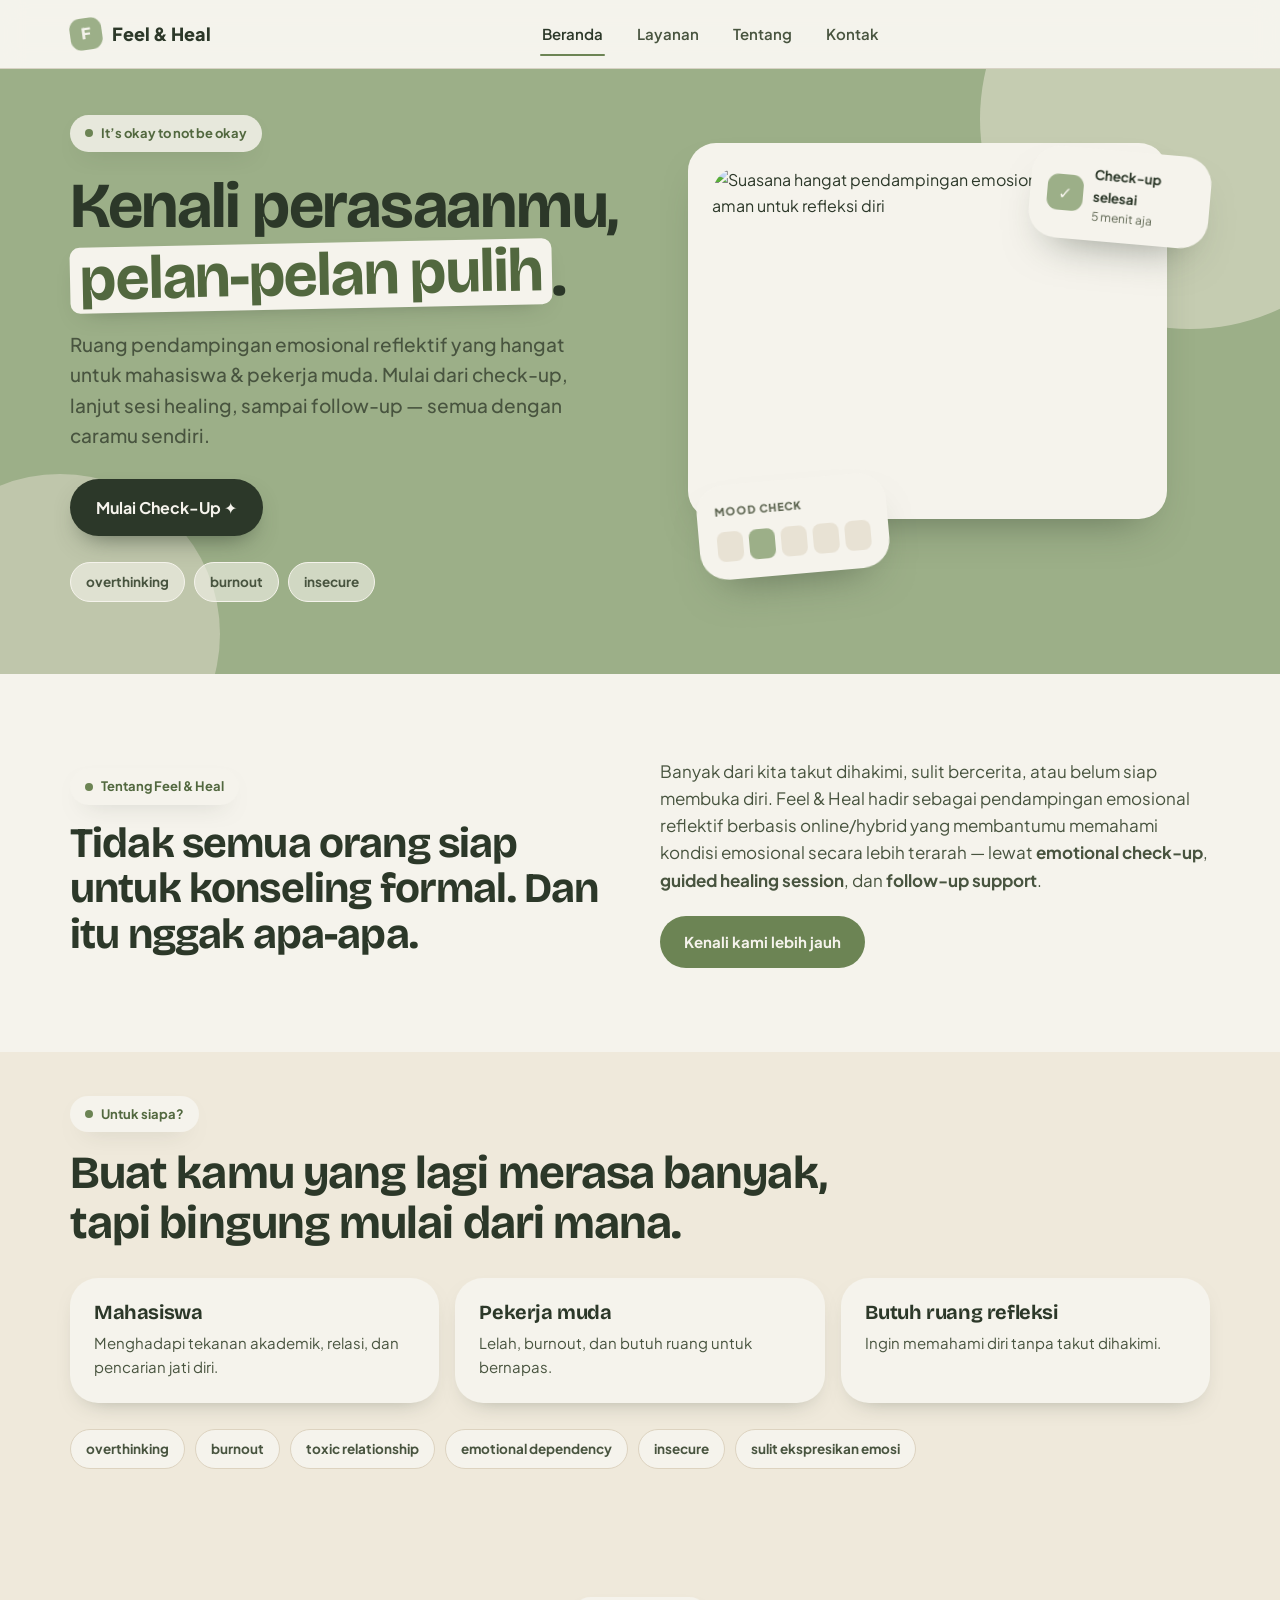
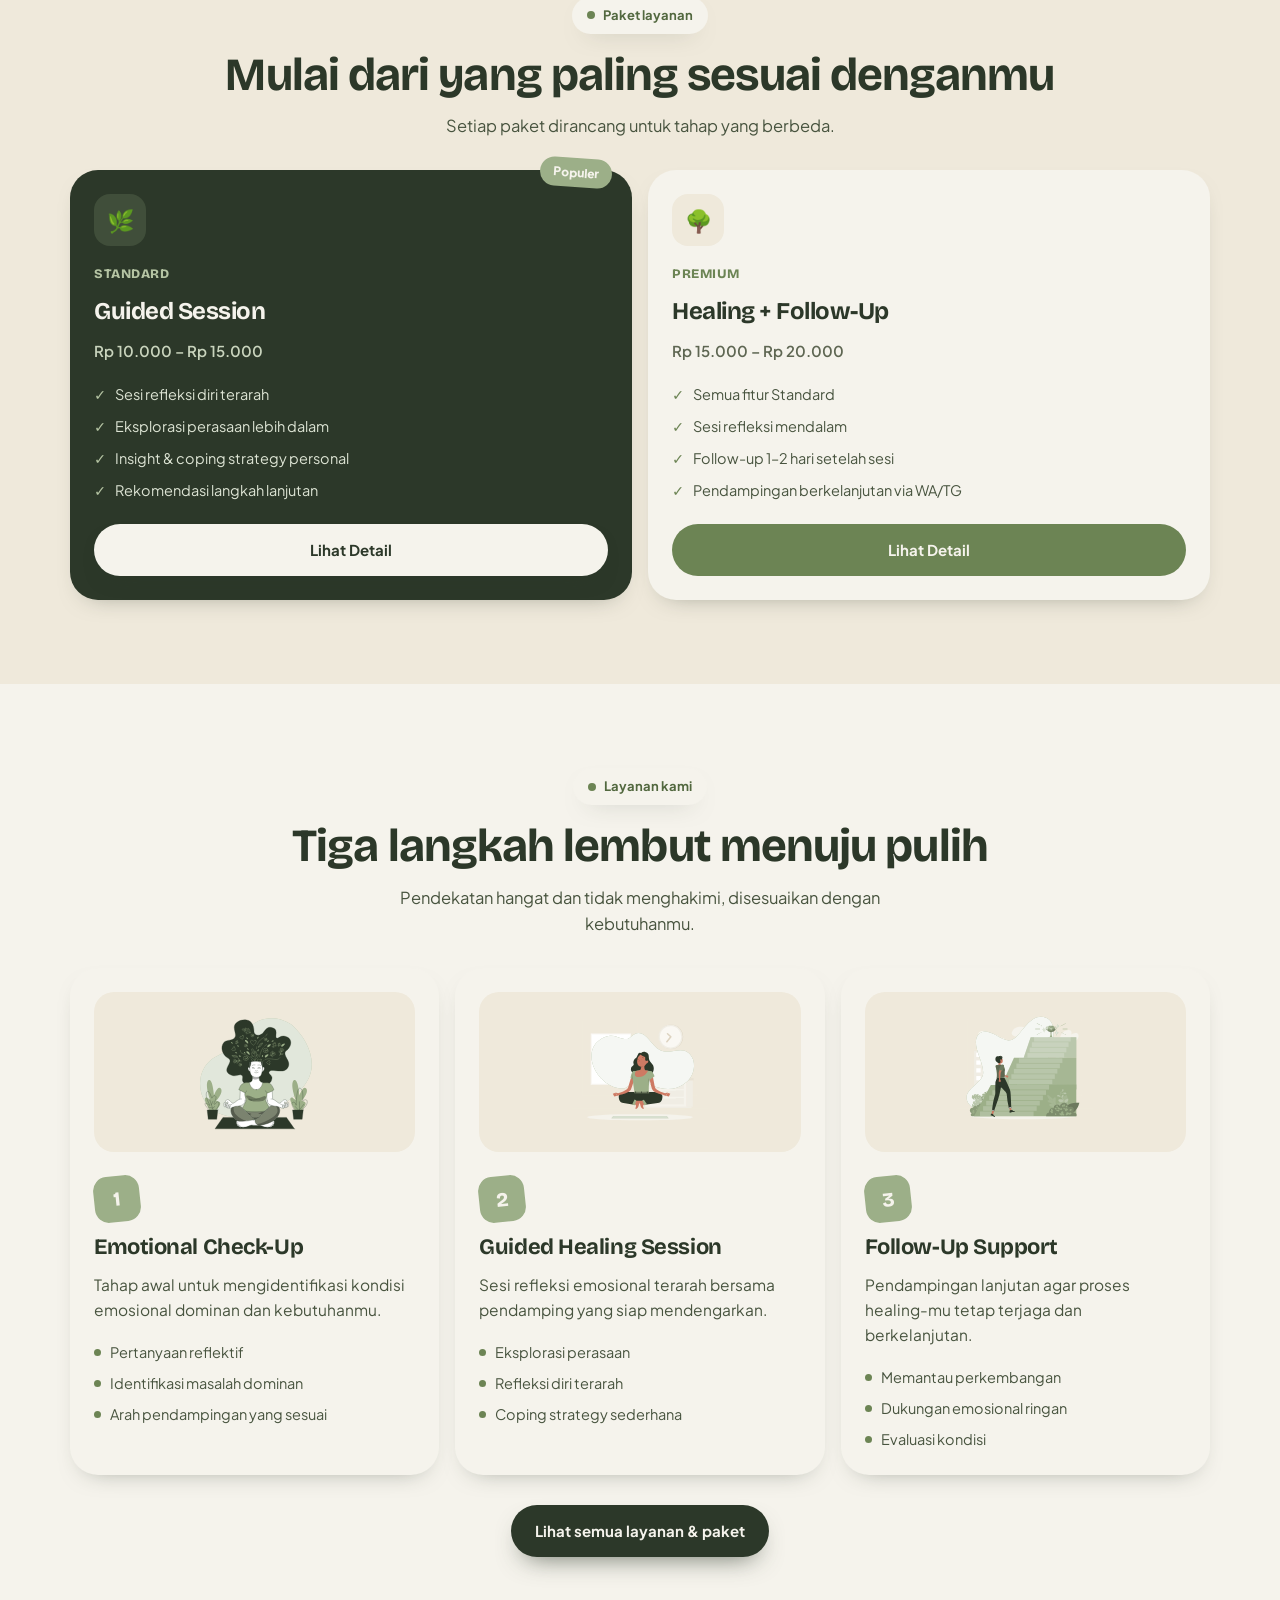
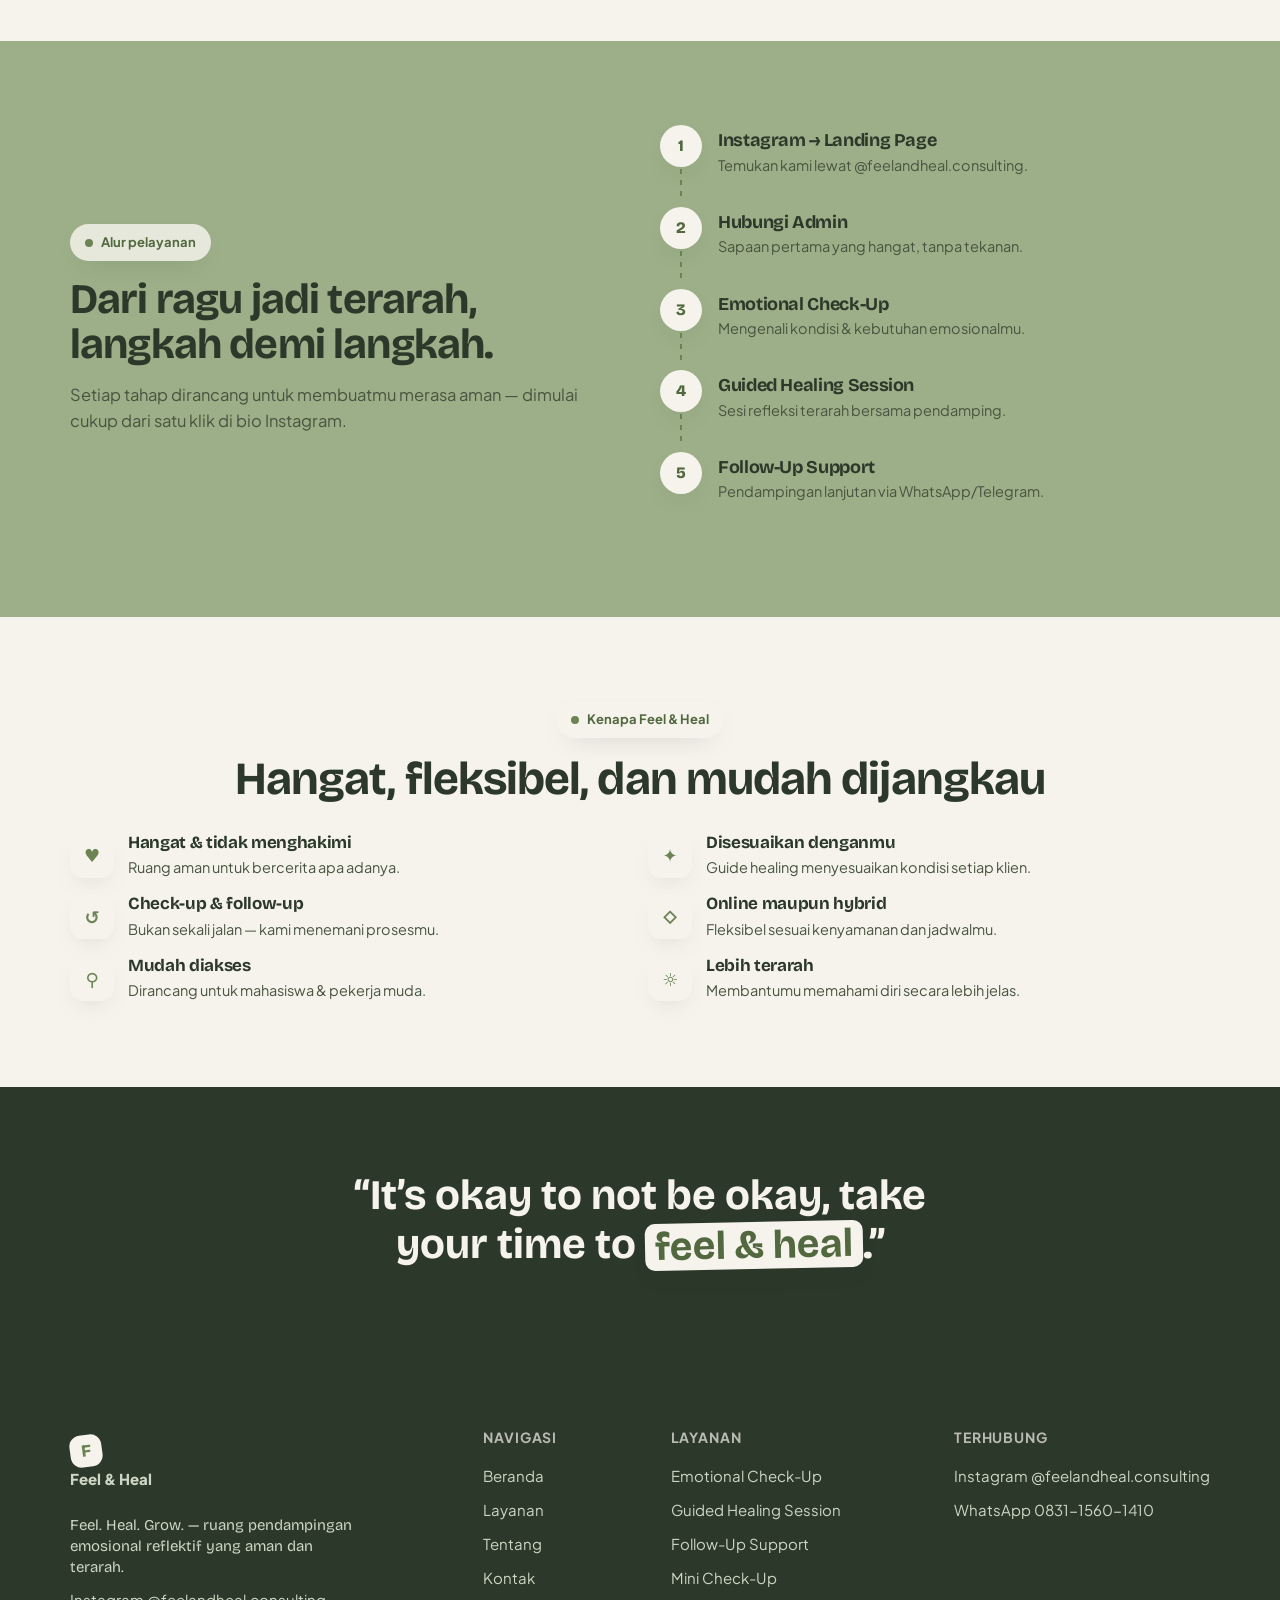
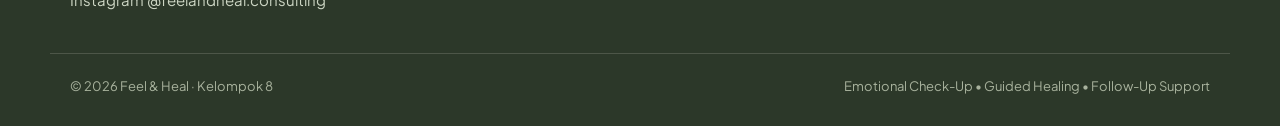
==== commit 770b1338: "Restore footer quote content" ====
--- a/index.html
+++ b/index.html
@@ -46,7 +46,7 @@
   <a href="layanan.html">Layanan</a>
   <a href="tentang.html">Tentang</a>
   <a href="kontak.html">Kontak</a>
-  <div class="dcontact">@feelandheal.consulting · WhatsApp 08xx-xxxx-xxxx</div>
+  <div class="dcontact">@feelandheal.consulting · WhatsApp 0831-1560-1410</div>
 </div>
 
 <!-- HERO -->
@@ -253,6 +253,15 @@
   </div>
 </section>
 
+<!-- QUOTE FINAL -->
+<section class="section bg-ink">
+  <div class="wrap cta-final">
+    <div data-reveal="zoom">
+      <p class="quote">“It’s okay to not be okay, take your time to <span class="hl">feel &amp; heal</span>.”</p>
+    </div>
+  </div>
+</section>
+
 <!-- FOOTER -->
 <footer class="footer">
   <div class="wrap cols">
@@ -275,6 +284,11 @@
       <a href="layanan.html">Follow-Up Support</a>
       <a href="layanan.html#checkup">Mini Check-Up</a>
     </div>
+    <div class="fcol">
+      <h4>Terhubung</h4>
+      <a href="https://www.instagram.com/feelandheal.consulting/" target="_blank" rel="noopener">Instagram @feelandheal.consulting</a>
+      <a href="https://wa.me/6283115601410" target="_blank" rel="noopener" data-chat-link="whatsapp">WhatsApp 0831-1560-1410</a>
+    </div>
   </div>
   <div class="wrap copy">
     <span>© 2026 Feel &amp; Heal · Kelompok 8</span>
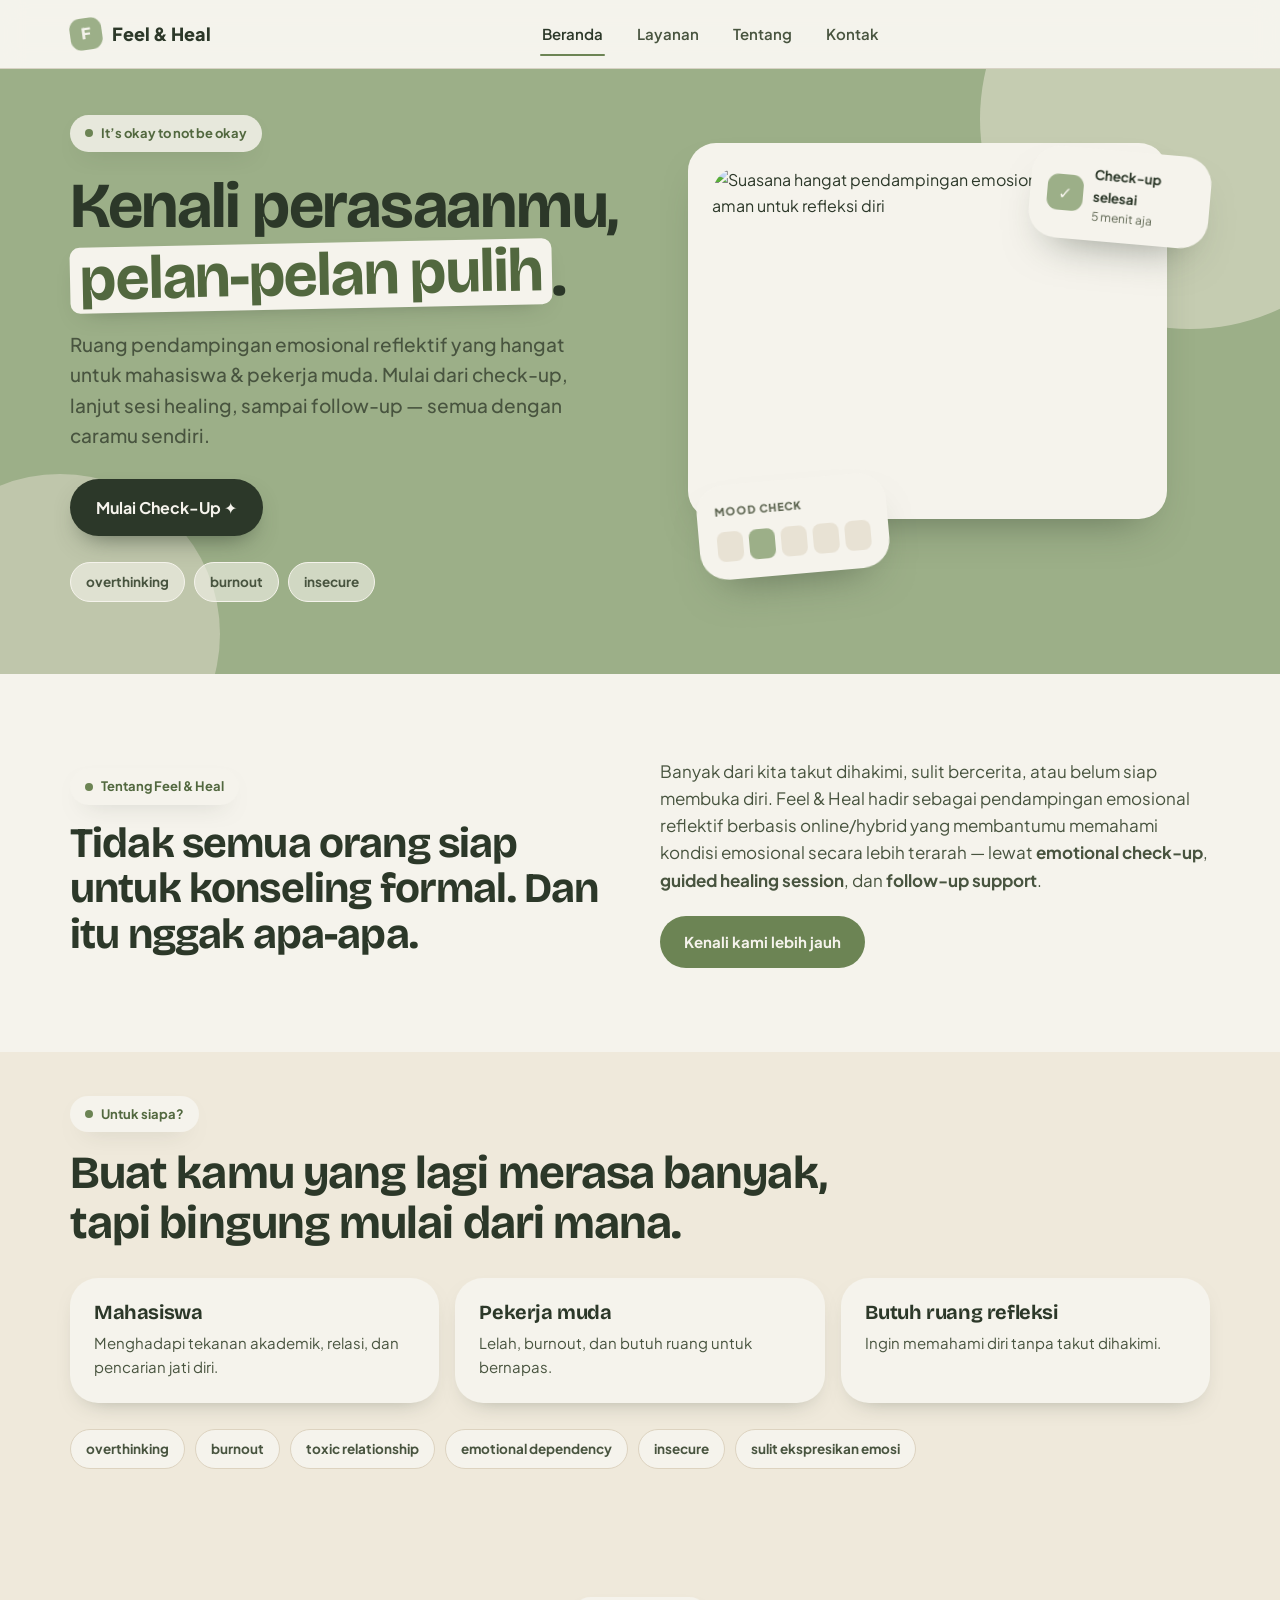
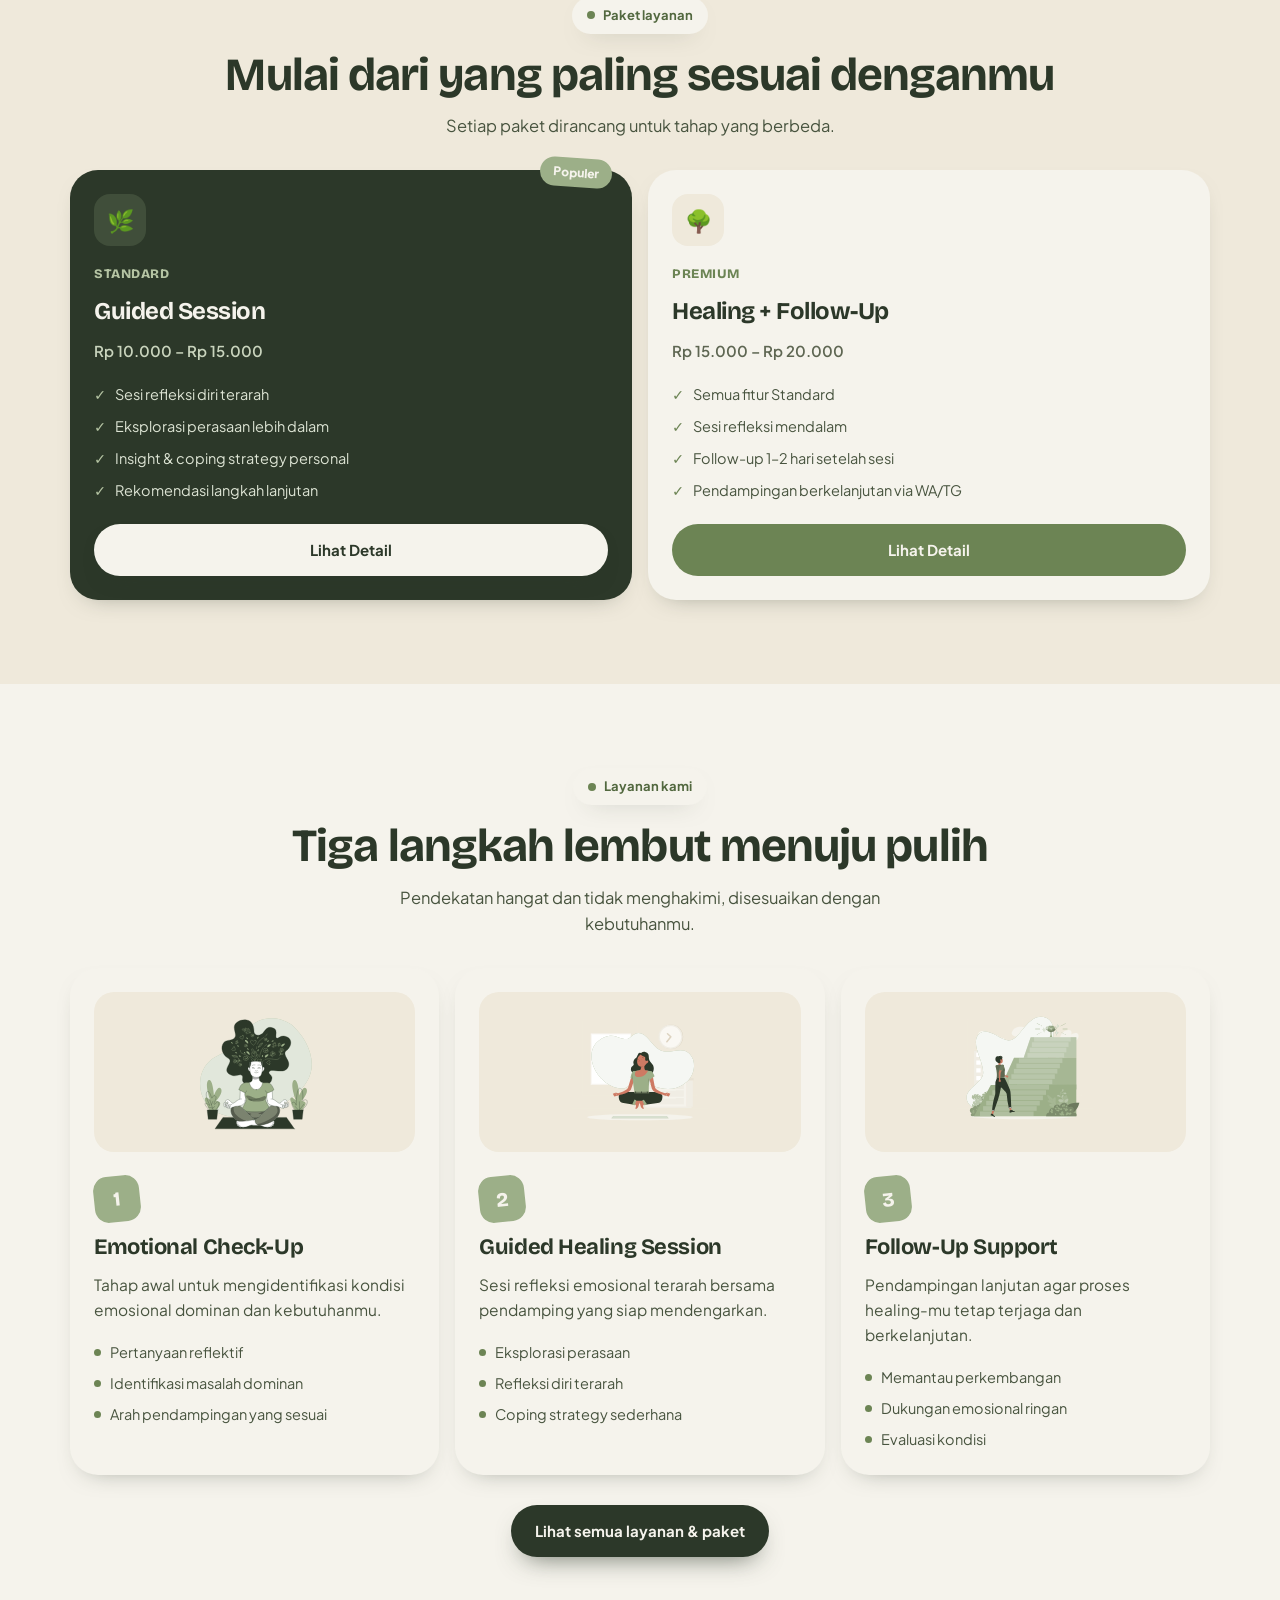
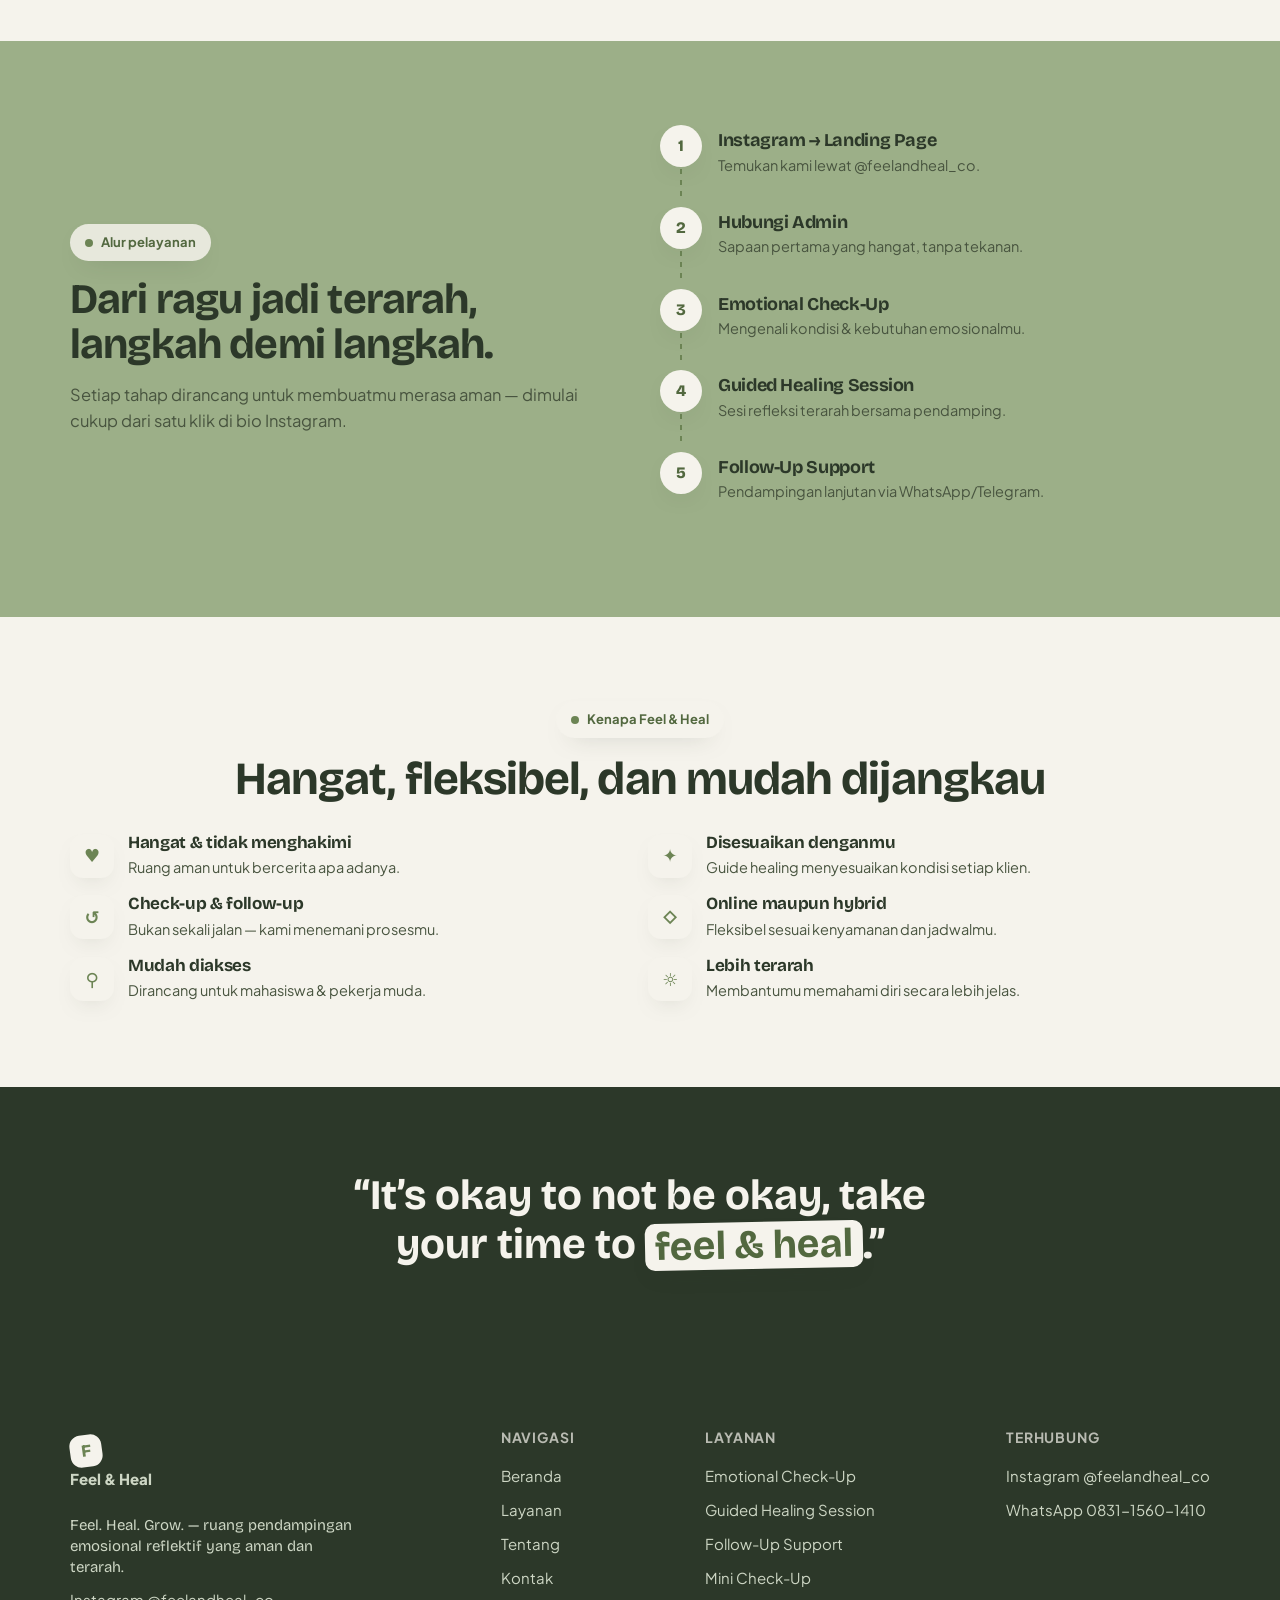
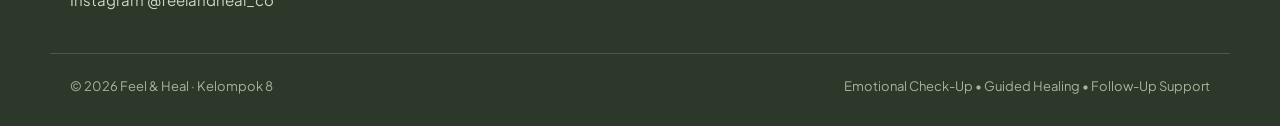
==== commit ea3feb27: "chore: update Instagram handle to @feelandheal_co Ganti handle IG lama (@feelandheal.consulting) ke " ====
--- a/index.html
+++ b/index.html
@@ -46,7 +46,7 @@
   <a href="layanan.html">Layanan</a>
   <a href="tentang.html">Tentang</a>
   <a href="kontak.html">Kontak</a>
-  <div class="dcontact">@feelandheal.consulting · WhatsApp 0831-1560-1410</div>
+  <div class="dcontact">@feelandheal_co · WhatsApp 0831-1560-1410</div>
 </div>
 
 <!-- HERO -->
@@ -222,7 +222,7 @@
     </div>
     <div class="flow" data-reveal="right" data-reveal-d="1">
       <div class="step"><div class="rail"><div class="dot">1</div><div class="line"></div></div>
-        <div class="body"><h4>Instagram → Landing Page</h4><p>Temukan kami lewat <a href="https://www.instagram.com/feelandheal.consulting/" target="_blank" rel="noopener">@feelandheal.consulting</a>.</p></div></div>
+        <div class="body"><h4>Instagram → Landing Page</h4><p>Temukan kami lewat <a href="https://www.instagram.com/feelandheal_co/" target="_blank" rel="noopener">@feelandheal_co</a>.</p></div></div>
       <div class="step"><div class="rail"><div class="dot">2</div><div class="line"></div></div>
         <div class="body"><h4>Hubungi Admin</h4><p>Sapaan pertama yang hangat, tanpa tekanan.</p></div></div>
       <div class="step"><div class="rail"><div class="dot">3</div><div class="line"></div></div>
@@ -268,7 +268,7 @@
     <div class="fbrand fcol">
       <a class="brand" href="index.html"><span class="s">F</span>Feel &amp; Heal</a>
       <p class="quote">Feel. Heal. Grow. — ruang pendampingan emosional reflektif yang aman dan terarah.</p>
-      <a href="https://www.instagram.com/feelandheal.consulting/" target="_blank" rel="noopener">Instagram @feelandheal.consulting</a>
+      <a href="https://www.instagram.com/feelandheal_co/" target="_blank" rel="noopener">Instagram @feelandheal_co</a>
     </div>
     <div class="fcol">
       <h4>Navigasi</h4>
@@ -286,7 +286,7 @@
     </div>
     <div class="fcol">
       <h4>Terhubung</h4>
-      <a href="https://www.instagram.com/feelandheal.consulting/" target="_blank" rel="noopener">Instagram @feelandheal.consulting</a>
+      <a href="https://www.instagram.com/feelandheal_co/" target="_blank" rel="noopener">Instagram @feelandheal_co</a>
       <a href="https://wa.me/6283115601410" target="_blank" rel="noopener" data-chat-link="whatsapp">WhatsApp 0831-1560-1410</a>
     </div>
   </div>
